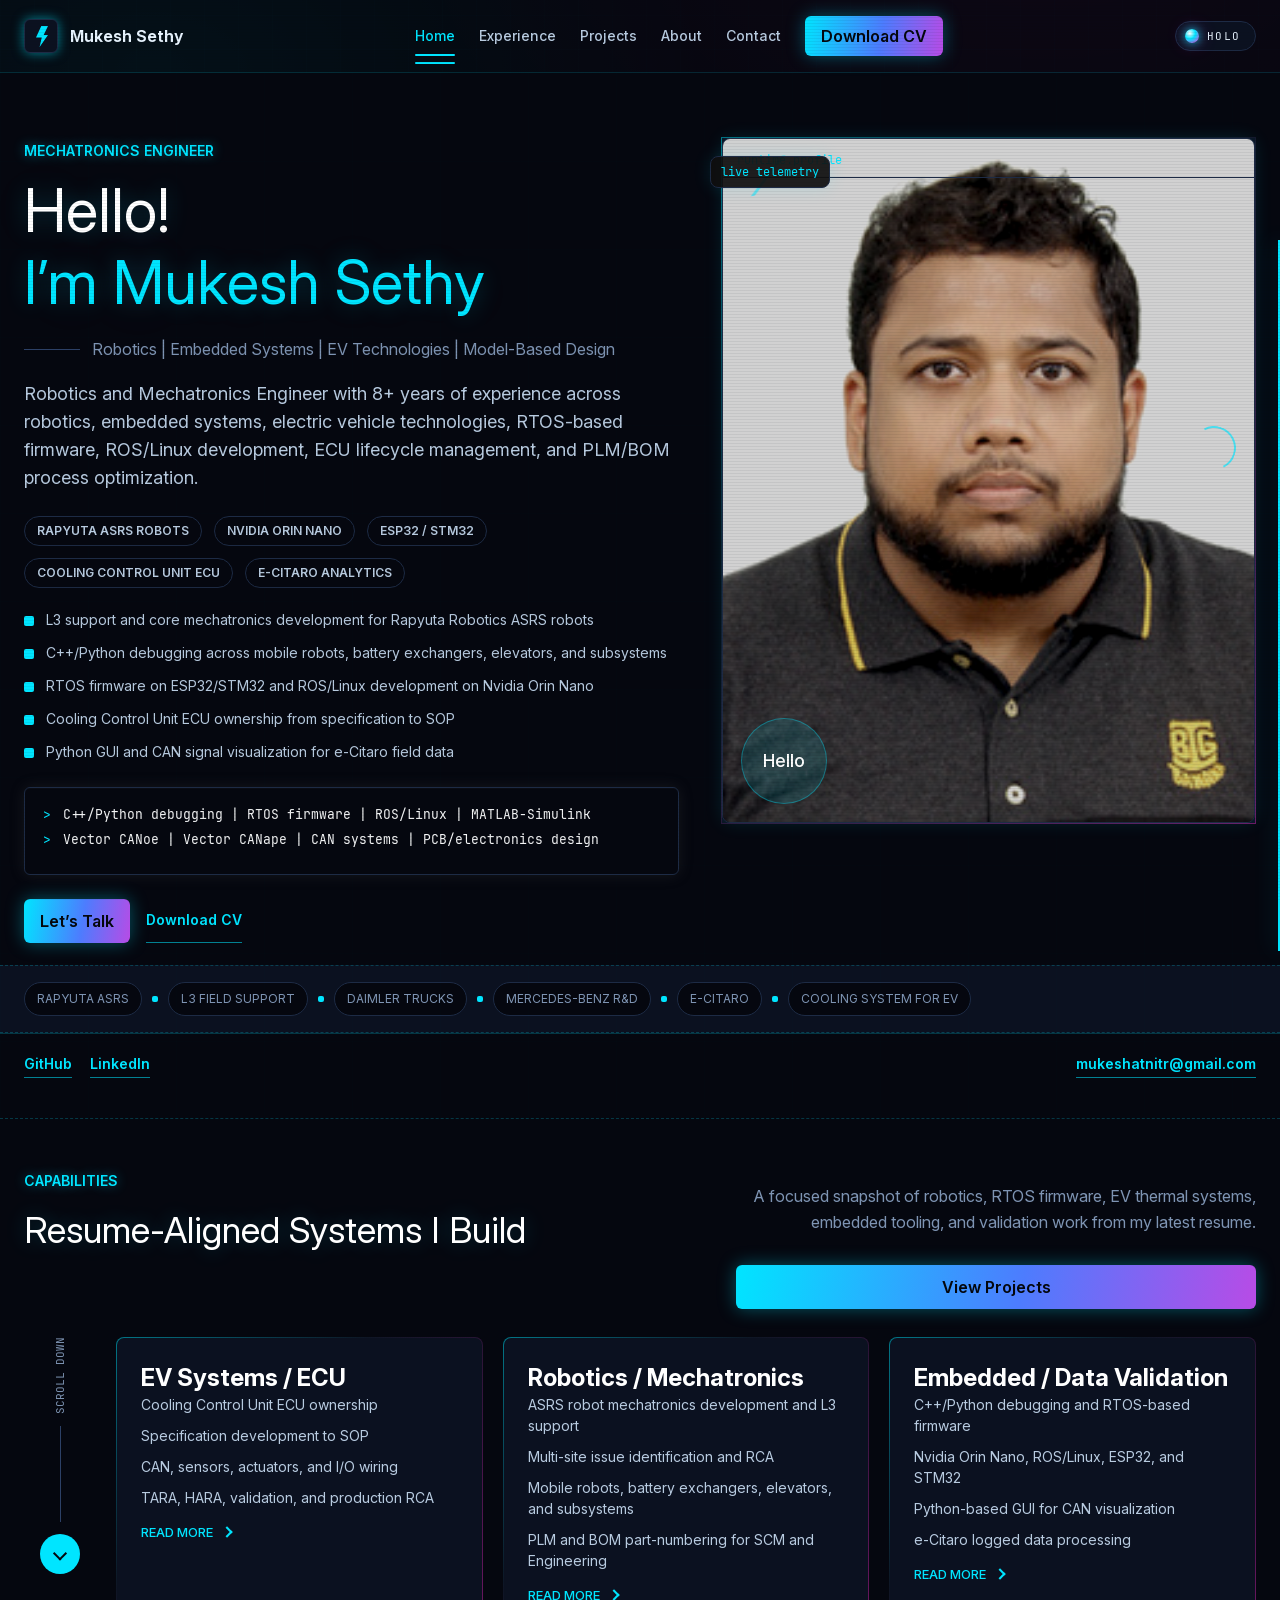
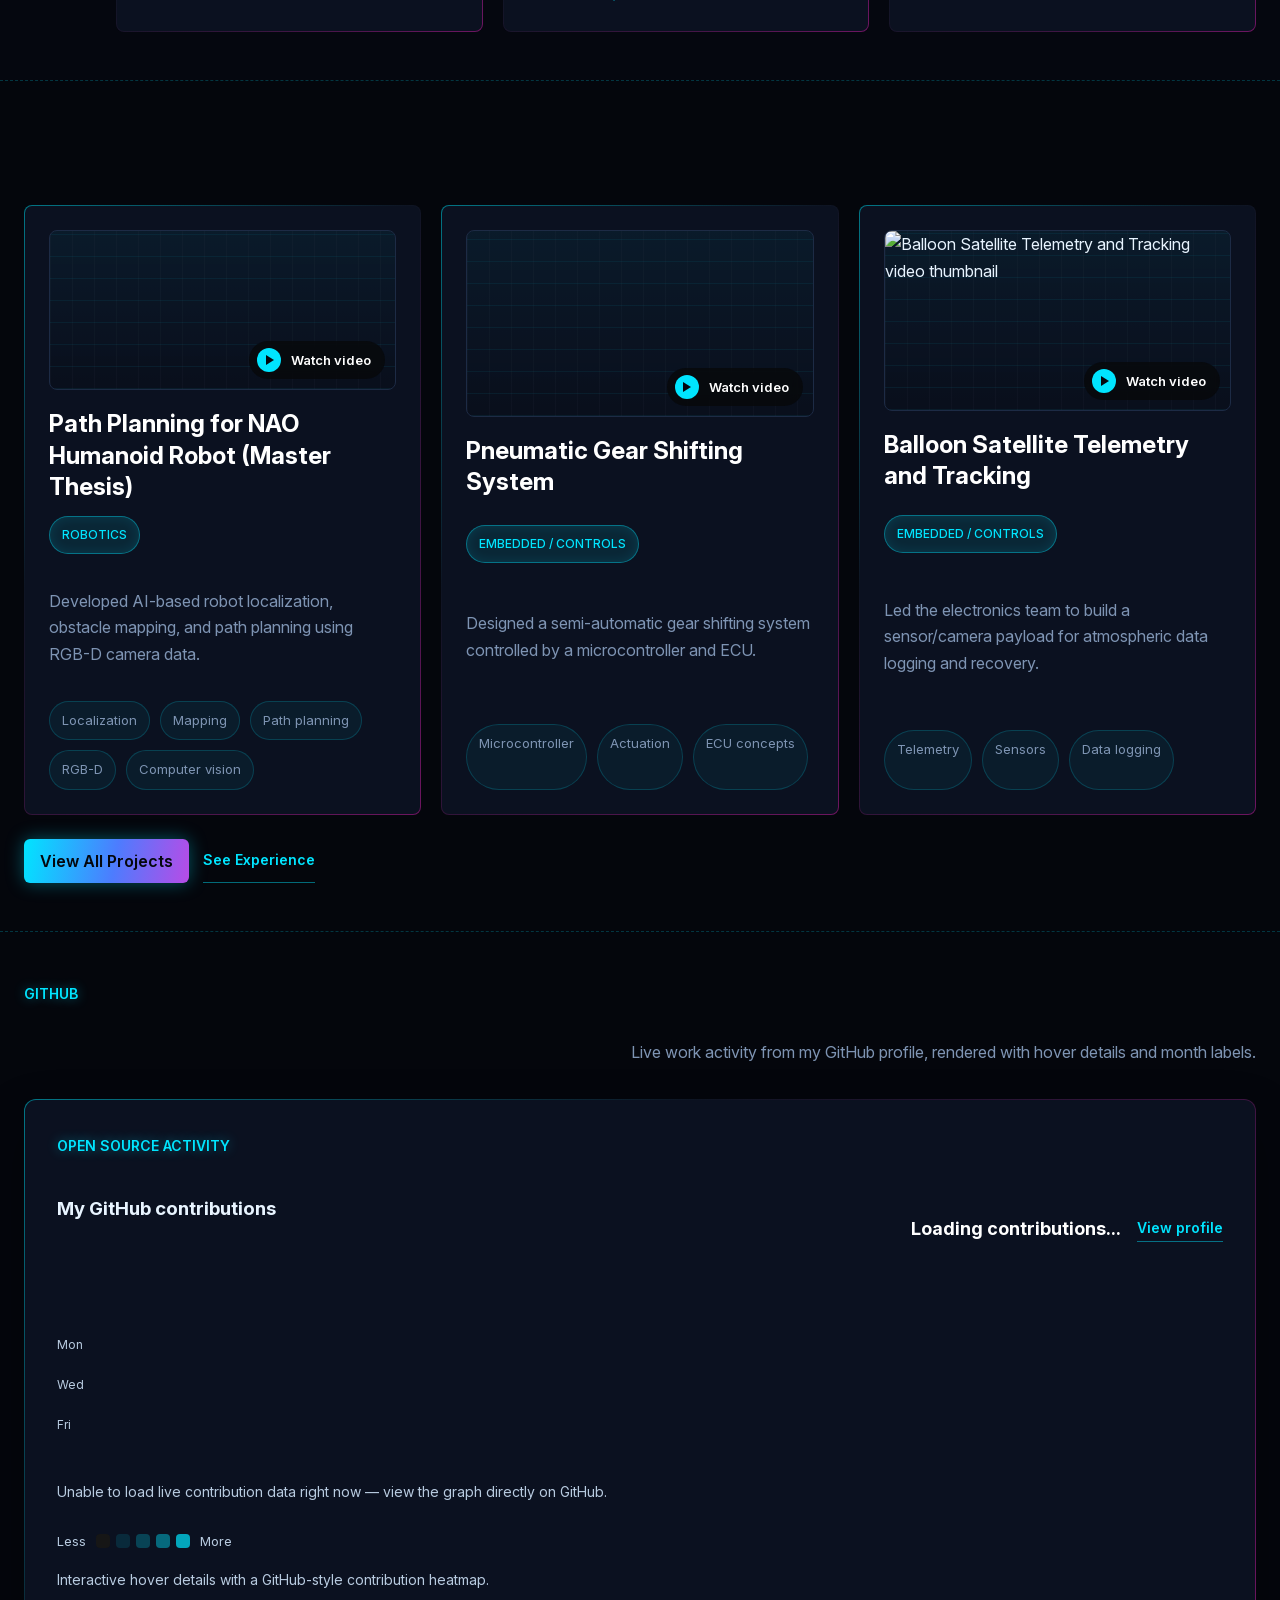
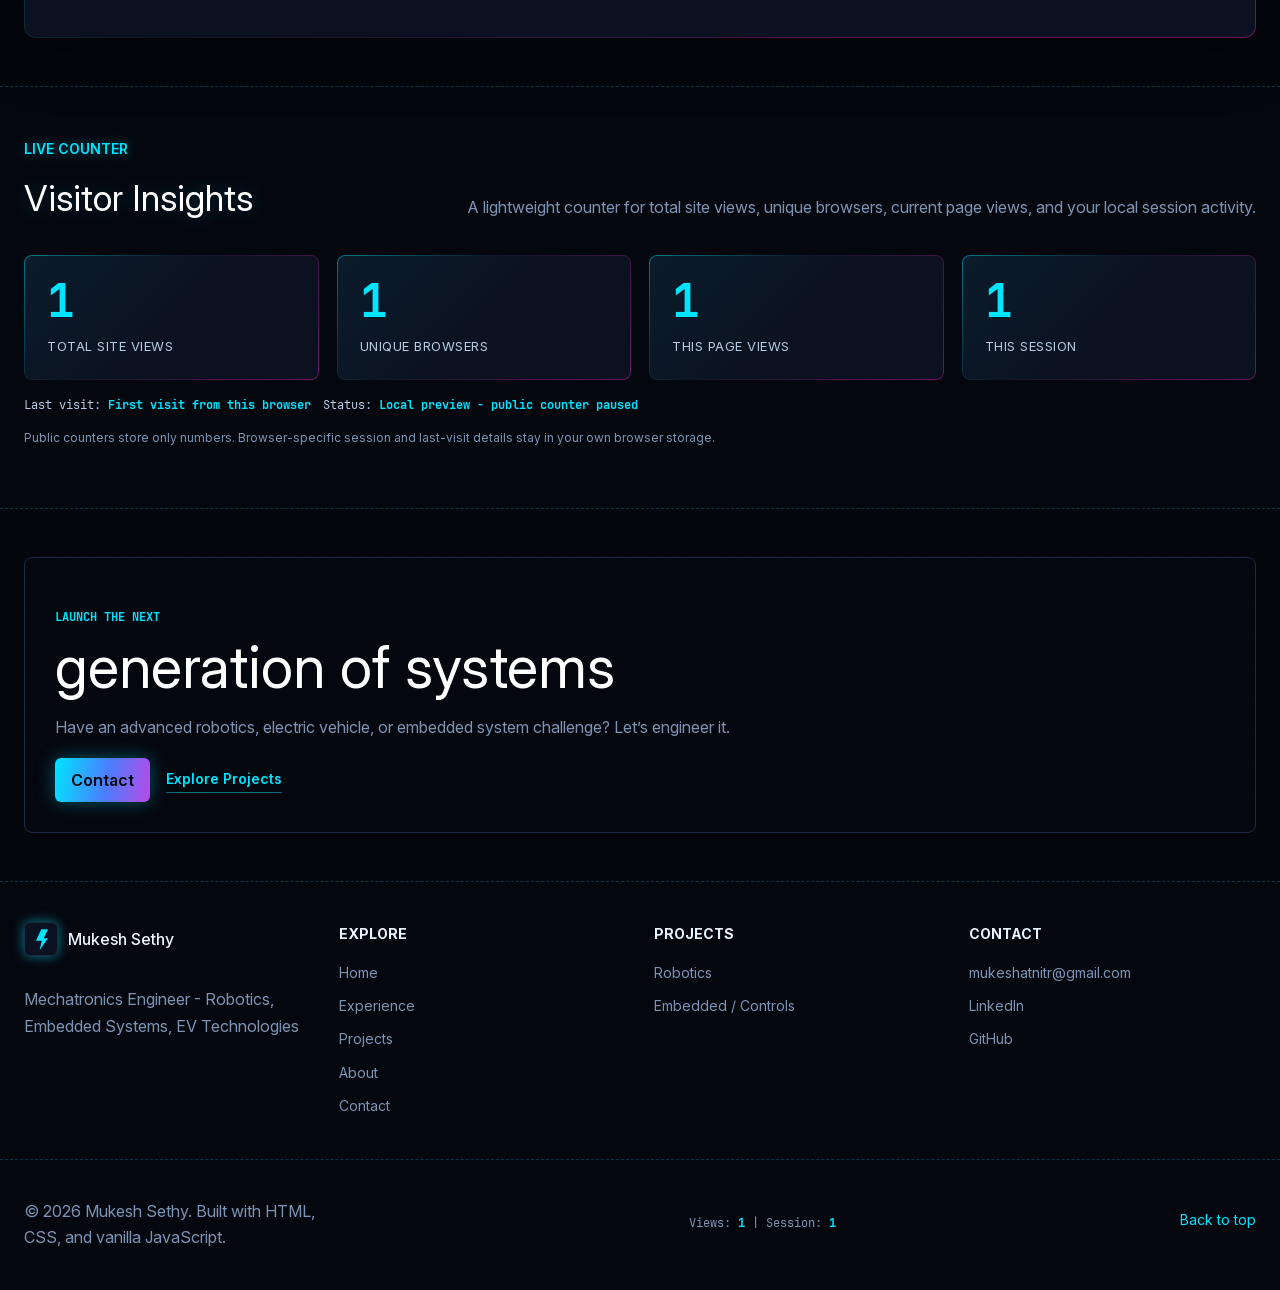
==== index.html @ 3b0ccf32 "Add switchable HOLO theme with live-recoloring FX Introduces a futuristic holographic HUD theme (voi" ====
<!doctype html>
<html lang="en">
  <head>
    <meta charset="utf-8" />
    <meta name="viewport" content="width=device-width, initial-scale=1" />
    <title>Mukesh Sethy | Mechatronics Engineer</title>
    <meta
      name="description"
      content="Portfolio of Mukesh Sethy - mechatronics engineer with 8+ years of experience in robotics, embedded systems, EV technologies, ECU ownership, and field support."
    />

    <meta property="og:title" content="Mukesh Sethy | Mechatronics Engineer" />
    <meta
      property="og:description"
      content="Mechatronics engineer with experience across Rapyuta Robotics ASRS robots, Daimler Trucks EV systems, embedded controls, RTOS firmware, and field data analytics."
    />
    <meta property="og:type" content="website" />

    <!-- Add a favicon later: <link rel="icon" href="favicon.ico" /> -->

    <link rel="preload" href="assets/fonts/InterVariable.woff2" as="font" type="font/woff2" crossorigin />
    <link rel="preload" href="assets/fonts/JetBrainsMono-Regular.woff2" as="font" type="font/woff2" crossorigin />
    <script>
      (function () {
        var t = "holo";
        try {
          if (localStorage.getItem("site-theme") === "circuit") t = "circuit";
        } catch (e) {}
        document.documentElement.setAttribute("data-theme", t);
      })();
    </script>
    <link rel="stylesheet" href="fonts.css" />
    <link rel="stylesheet" href="style.css?v=holo-theme-20260707" />
  </head>
  <body data-page="home">
    <div id="top" aria-hidden="true"></div>
    <a class="skip-link" href="#main">Skip to content</a>
    <div class="scroll-progress" aria-hidden="true">
      <div class="scroll-progress-bar" id="scroll-progress-bar"></div>
    </div>

    <canvas class="ambient-fx" id="ambient-fx" aria-hidden="true"></canvas>
    <div class="pointer-light" id="pointer-light" aria-hidden="true"></div>
    <div class="cursor-fx" id="cursor-fx" aria-hidden="true">
      <div class="cursor-ring" id="cursor-ring"><span class="cursor-sweep" aria-hidden="true"></span></div>
      <div class="cursor-dot" id="cursor-dot"></div>
    </div>
    <div class="click-ripples" id="click-ripples" aria-hidden="true"></div>

    <div class="page">
      <div class="sheet">
        <header class="site-header">
          <div class="container header-row">
            <a class="brand" href="./" aria-label="Home">
              <span class="brand-mark" aria-hidden="true"></span>
              <span class="brand-name">Mukesh Sethy</span>
            </a>

            <nav class="nav-links" id="nav-links" aria-label="Primary">
              <a class="nav-link" href="./" data-page="home">Home</a>
              <a class="nav-link" href="experience/" data-page="experience">Experience</a>
              <a class="nav-link" href="projects/" data-page="projects">Projects</a>
              <a class="nav-link" href="about/" data-page="about">About</a>
              <a class="nav-link" href="contact/" data-page="contact">Contact</a>
              <a class="header-cta" href="resume.pdf" download>Download CV</a>
              <span class="nav-indicator" id="nav-indicator" aria-hidden="true"></span>
            </nav>

            <button class="theme-toggle" type="button" aria-pressed="true" aria-label="Switch theme">
              <span class="theme-toggle-orb" aria-hidden="true"></span>
              <span class="theme-toggle-label">Holo</span>
            </button>

            <button
              class="nav-toggle"
              type="button"
              aria-label="Open menu"
              aria-expanded="false"
              aria-controls="nav-links"
            >
              <span class="nav-toggle-bars" aria-hidden="true"></span>
            </button>
          </div>
        </header>

        <main id="main">
          <section class="section hero" id="home" aria-label="Home">
            <canvas class="hero-fx" id="hero-fx" aria-hidden="true"></canvas>
            <div class="hero-stripe" aria-hidden="true"></div>
            <div class="container hero-grid">
              <div class="hero-copy">
                <p class="eyebrow">Mechatronics Engineer</p>

                <h1 class="hero-title">
                  <span class="hero-greet">Hello!</span>
                  <span class="hero-name">I&rsquo;m Mukesh Sethy</span>
                </h1>

                <div class="hero-role">
                  <span class="hero-rule" aria-hidden="true"></span>
                  <p class="hero-subtitle">Robotics | Embedded Systems | EV Technologies | Model-Based Design</p>
                  <span class="hero-spark" aria-hidden="true"></span>
                </div>

                <p class="hero-lead">
                  Robotics and Mechatronics Engineer with 8+ years of experience across robotics, embedded systems,
                  electric vehicle technologies, RTOS-based firmware, ROS/Linux development, ECU lifecycle management,
                  and PLM/BOM process optimization.
                </p>

                <div class="hero-badges">
                  <span class="hero-badge">Rapyuta ASRS robots</span>
                  <span class="hero-badge">Nvidia Orin Nano</span>
                  <span class="hero-badge">ESP32 / STM32</span>
                  <span class="hero-badge">Cooling Control Unit ECU</span>
                  <span class="hero-badge">e-Citaro analytics</span>
                </div>

                <ul class="hero-checklist">
                  <li>L3 support and core mechatronics development for Rapyuta Robotics ASRS robots</li>
                  <li>C++/Python debugging across mobile robots, battery exchangers, elevators, and subsystems</li>
                  <li>RTOS firmware on ESP32/STM32 and ROS/Linux development on Nvidia Orin Nano</li>
                  <li>Cooling Control Unit ECU ownership from specification to SOP</li>
                  <li>Python GUI and CAN signal visualization for e-Citaro field data</li>
                </ul>

                <div class="hero-terminal">
                  <div class="term-row">
                    <span>&gt;</span> C++/Python debugging | RTOS firmware | ROS/Linux | MATLAB-Simulink
                  </div>
                  <div class="term-row">
                    <span>&gt;</span> Vector CANoe | Vector CANape | CAN systems | PCB/electronics design
                  </div>
                </div>

                <div class="hero-actions">
                  <a class="btn btn-black" href="contact/">Let&rsquo;s Talk</a>
                  <a class="text-link" href="resume.pdf" download>Download CV</a>
                </div>
              </div>

              <div class="hero-panel" aria-label="Portrait">
                <div class="portrait">
                  <img
                    class="portrait-img"
                    src="assets/profile.jpg"
                    alt="Portrait of Mukesh Sethy"
                    width="720"
                    height="900"
                    loading="eager"
                    decoding="async"
                  />
                  <div class="hello-disk" aria-hidden="true">Hello</div>
                  <div class="doodle doodle-lines" aria-hidden="true"></div>
                  <div class="doodle doodle-squiggle" aria-hidden="true"></div>
                </div>
              </div>
            </div>

            <div class="hero-strip" aria-label="Highlights">
              <div class="container hero-strip-row">
                <span class="strip-item">Rapyuta ASRS</span>
                <span class="strip-sep" aria-hidden="true"></span>
                <span class="strip-item">L3 field support</span>
                <span class="strip-sep" aria-hidden="true"></span>
                <span class="strip-item">Daimler Trucks</span>
                <span class="strip-sep" aria-hidden="true"></span>
                <span class="strip-item">Mercedes-Benz R&amp;D</span>
                <span class="strip-sep" aria-hidden="true"></span>
                <span class="strip-item">e-Citaro</span>
                <span class="strip-sep" aria-hidden="true"></span>
                <span class="strip-item">Cooling system for EV</span>
              </div>
            </div>

            <div class="hero-meta" aria-label="Links">
              <div class="container hero-meta-row">
                <div class="hero-social">
                  <a class="text-link" href="https://github.com/MukeshSethy" target="_blank" rel="noreferrer">GitHub</a>
                  <a
                    class="text-link"
                    href="https://www.linkedin.com/in/mukesh-sethy-410699104"
                    target="_blank"
                    rel="noreferrer"
                  >
                    LinkedIn
                  </a>
                </div>
                <a class="text-link" href="mailto:mukeshatnitr@gmail.com">mukeshatnitr@gmail.com</a>
              </div>
            </div>
          </section>

          <section class="section offering" id="skills" aria-label="What I'm offering">
            <div class="container">
              <div class="offering-head">
                <div>
                  <p class="eyebrow">Capabilities</p>
                  <h2 class="section-title">Resume-Aligned Systems I Build</h2>
                </div>
                <div class="offering-head-right">
                  <p class="muted">
                    A focused snapshot of robotics, RTOS firmware, EV thermal systems, embedded tooling, and validation
                    work from my latest resume.
                  </p>
                  <a class="btn btn-black" href="projects/">View Projects</a>
                </div>
              </div>

              <div class="offering-layout">
                <div class="offering-rail" aria-hidden="true">
                  <span class="offering-rail-label">Scroll down</span>
                  <span class="offering-rail-line"></span>
                  <span class="offering-rail-btn"></span>
                </div>

                <div class="cards-grid offering-grid">
                  <article class="skill-card offering-card">
                    <h3 class="card-title">EV Systems / ECU</h3>
                    <ul class="clean-list muted">
                      <li>Cooling Control Unit ECU ownership</li>
                      <li>Specification development to SOP</li>
                      <li>CAN, sensors, actuators, and I/O wiring</li>
                      <li>TARA, HARA, validation, and production RCA</li>
                    </ul>
                    <a class="offering-link" href="projects/">Read more</a>
                  </article>

                  <article class="skill-card offering-card">
                    <h3 class="card-title">Robotics / Mechatronics</h3>
                    <ul class="clean-list muted">
                      <li>ASRS robot mechatronics development and L3 support</li>
                      <li>Multi-site issue identification and RCA</li>
                      <li>Mobile robots, battery exchangers, elevators, and subsystems</li>
                      <li>PLM and BOM part-numbering for SCM and Engineering</li>
                    </ul>
                    <a class="offering-link" href="projects/">Read more</a>
                  </article>

                  <article class="skill-card offering-card">
                    <h3 class="card-title">Embedded / Data Validation</h3>
                    <ul class="clean-list muted">
                      <li>C++/Python debugging and RTOS-based firmware</li>
                      <li>Nvidia Orin Nano, ROS/Linux, ESP32, and STM32</li>
                      <li>Python-based GUI for CAN visualization</li>
                      <li>e-Citaro logged data processing</li>
                    </ul>
                    <a class="offering-link" href="projects/">Read more</a>
                  </article>
                </div>
              </div>
            </div>
          </section>

          <section class="section featured-projects" id="featured-projects" aria-label="Featured projects">
            <div class="container">
              <div class="section-head">
                <h2 class="section-title">Featured Projects</h2>
                <p class="muted">A fast look at a few representative systems - view the full projects library for more.</p>
              </div>

              <div class="cards-grid">
                <article class="project-card" data-category="robotics">
                  <div class="project-media project-media-slideshow">
                    <img src="assets/nao-lab-setup.jpg" alt="NAO humanoid robot test arena setup in the lab" loading="lazy" />
                    <img src="assets/nao-robots-floor.jpg" alt="Fleet of NAO humanoid robots on the lab floor" loading="lazy" />
                    <img src="assets/nao-obstacle-course.jpg" alt="Building the foam obstacle course for NAO path planning tests" loading="lazy" />
                    <button
                      class="video-play video-play--badge"
                      type="button"
                      data-video-id="SuoAjoG_pSg"
                      data-video-title="Path Planning for NAO Humanoid Robot - Master Thesis Demo"
                      aria-label="Play video: Path Planning for NAO Humanoid Robot - Master Thesis Demo"
                    >
                      <span class="video-play-icon" aria-hidden="true"></span>
                      Watch video
                    </button>
                  </div>
                  <div class="card-top">
                    <h3 class="card-title">Path Planning for NAO Humanoid Robot (Master Thesis)</h3>
                    <span class="pill">Robotics</span>
                  </div>
                  <p class="muted">
                    Developed AI-based robot localization, obstacle mapping, and path planning using RGB-D camera data.
                  </p>
                  <ul class="chips" aria-label="Technologies">
                    <li>Localization</li>
                    <li>Mapping</li>
                    <li>Path planning</li>
                    <li>RGB-D</li>
                    <li>Computer vision</li>
                  </ul>
                </article>

                <article class="project-card" data-category="embedded">
                  <div class="project-media project-media-slideshow has-5">
                    <img src="assets/pneumatic-shift-cylinder.jpg" alt="Pneumatic shift cylinder mounted in the engine bay" loading="lazy" />
                    <img src="assets/pneumatic-shift-regulator.jpg" alt="Air pressure regulator and solenoid valve block" loading="lazy" />
                    <img src="assets/pneumatic-shift-linkage.jpg" alt="Shift linkage connected to the gearbox selector fork" loading="lazy" />
                    <img src="assets/pneumatic-shift-hpa-tank.jpg" alt="Ninja 68ci 4500psi HPA tank and regulator kit unboxed" loading="lazy" />
                    <img src="assets/pneumatic-shift-tank-regulator.jpg" alt="Fitting the regulator onto the carbon fiber HPA tank" loading="lazy" class="focus-bottom" />
                    <button
                      class="video-play video-play--badge"
                      type="button"
                      data-video-id="r4yeg9DFiOc"
                      data-video-title="Pneumatic Gear Shifting System Demo"
                      aria-label="Play video: Pneumatic Gear Shifting System Demo"
                    >
                      <span class="video-play-icon" aria-hidden="true"></span>
                      Watch video
                    </button>
                  </div>
                  <div class="card-top">
                    <h3 class="card-title">Pneumatic Gear Shifting System</h3>
                    <span class="pill">Embedded / Controls</span>
                  </div>
                  <p class="muted">
                    Designed a semi-automatic gear shifting system controlled by a microcontroller and ECU.
                  </p>
                  <ul class="chips" aria-label="Technologies">
                    <li>Microcontroller</li>
                    <li>Actuation</li>
                    <li>ECU concepts</li>
                  </ul>
                </article>

                <article class="project-card" data-category="embedded">
                  <div class="project-media">
                    <img
                      src="https://i.ytimg.com/vi/WLOPtq-0FBU/hqdefault.jpg"
                      alt="Balloon Satellite Telemetry and Tracking video thumbnail"
                      loading="lazy"
                    />
                    <button
                      class="video-play video-play--badge"
                      type="button"
                      data-video-id="WLOPtq-0FBU"
                      data-video-title="Balloon Satellite Telemetry and Tracking"
                      aria-label="Play video: Balloon Satellite Telemetry and Tracking"
                    >
                      <span class="video-play-icon" aria-hidden="true"></span>
                      Watch video
                    </button>
                  </div>
                  <div class="card-top">
                    <h3 class="card-title">Balloon Satellite Telemetry and Tracking</h3>
                    <span class="pill">Embedded / Controls</span>
                  </div>
                  <p class="muted">
                    Led the electronics team to build a sensor/camera payload for atmospheric data logging and recovery.
                  </p>
                  <ul class="chips" aria-label="Technologies">
                    <li>Telemetry</li>
                    <li>Sensors</li>
                    <li>Data logging</li>
                  </ul>
                </article>
              </div>

              <div class="section-actions">
                <a class="btn btn-black" href="projects/">View All Projects</a>
                <a class="text-link" href="experience/">See Experience</a>
              </div>
            </div>
          </section>

          <section class="section contributions" id="contributions" aria-label="GitHub contributions">
            <div class="container">
              <div class="section-head">
                <div>
                  <p class="eyebrow">GitHub</p>
                  <h2 class="section-title">Contribution calendar</h2>
                </div>
                <p class="muted">Live work activity from my GitHub profile, rendered with hover details and month labels.</p>
              </div>

              <div class="contributions-panel">
                <div class="contributions-header">
                  <div>
                    <p class="eyebrow">Open source activity</p>
                    <h3 class="contributions-title">My GitHub contributions</h3>
                  </div>
                  <div class="contributions-status">
                    <span id="github-contrib-total" class="contributions-total">Loading contributions...</span>
                    <a class="text-link" href="https://github.com/MukeshSethy" target="_blank" rel="noreferrer">View profile</a>
                  </div>
                </div>

                <div class="calendar-frame">
                  <div class="calendar-scroll">
                    <div class="calendar-months" id="calendar-months" aria-hidden="true"></div>
                    <div class="calendar-body">
                      <div class="calendar-weekday-labels" aria-hidden="true">
                        <span></span>
                        <span>Mon</span>
                        <span></span>
                        <span>Wed</span>
                        <span></span>
                        <span>Fri</span>
                        <span></span>
                      </div>
                      <div class="calendar-grid" id="calendar-grid" role="grid" aria-label="GitHub contributions heatmap"></div>
                    </div>
                  </div>
                  <div class="calendar-loading" id="calendar-loading">Loading contributions...</div>
                  <div id="calendar-debug" class="calendar-debug muted tiny" style="display:none">Debug</div>
                </div>

                <div class="calendar-legend">
                  <span>Less</span>
                  <div class="legend-squares" aria-hidden="true">
                    <span></span><span></span><span></span><span></span><span></span>
                  </div>
                  <span>More</span>
                </div>

                <p class="calendar-footnote muted">Interactive hover details with a GitHub-style contribution heatmap.</p>
              </div>
            </div>

            <div id="calendar-tooltip" class="calendar-tooltip" role="tooltip" aria-hidden="true"></div>
          </section>

          <section class="section visitor-insights" id="visitor-insights" aria-label="Visitor counter">
            <div class="container">
              <div class="section-head">
                <div>
                  <p class="eyebrow">Live Counter</p>
                  <h2 class="section-title">Visitor Insights</h2>
                </div>
                <p class="muted">
                  A lightweight counter for total site views, unique browsers, current page views, and your local
                  session activity.
                </p>
              </div>

              <div class="visitor-grid">
                <article class="visitor-card">
                  <span class="visitor-value" data-visitor-total>--</span>
                  <span class="visitor-label">Total site views</span>
                </article>
                <article class="visitor-card">
                  <span class="visitor-value" data-visitor-unique>--</span>
                  <span class="visitor-label">Unique browsers</span>
                </article>
                <article class="visitor-card">
                  <span class="visitor-value" data-visitor-page>--</span>
                  <span class="visitor-label">This page views</span>
                </article>
                <article class="visitor-card">
                  <span class="visitor-value" data-visitor-session>--</span>
                  <span class="visitor-label">This session</span>
                </article>
              </div>

              <div class="visitor-details">
                <span>Last visit: <strong data-visitor-last>--</strong></span>
                <span>Status: <strong data-visitor-status>Loading...</strong></span>
              </div>
              <p class="tiny muted">
                Public counters store only numbers. Browser-specific session and last-visit details stay in your own
                browser storage.
              </p>
            </div>
          </section>

          <section class="section cta-compact" aria-label="Get in touch">
            <div class="container">
              <div class="cta-panel">
                <h2 class="contact-title">
                  <span class="contact-title-muted">Launch the next</span>
                  <span class="contact-title-ink">generation of systems</span>
                </h2>
                <p class="muted contact-subtitle">
                  Have an advanced robotics, electric vehicle, or embedded system challenge? Let&rsquo;s engineer it.
                </p>
                <div class="cta-actions">
                  <a class="btn btn-black" href="contact/">Contact</a>
                  <a class="text-link" href="projects/">Explore Projects</a>
                </div>
              </div>
            </div>
          </section>
        </main>

        <footer class="footer">
          <div class="container footer-grid">
            <div class="footer-col footer-brand">
              <a class="footer-logo" href="./" aria-label="Back to home">
                <span class="brand-mark" aria-hidden="true"></span>
                <span class="footer-name">Mukesh Sethy</span>
              </a>
              <p class="footer-muted">Mechatronics Engineer - Robotics, Embedded Systems, EV Technologies</p>
            </div>

            <nav class="footer-col" aria-label="Footer navigation">
              <h3 class="footer-title">Explore</h3>
              <a class="footer-link" href="./">Home</a>
              <a class="footer-link" href="experience/">Experience</a>
              <a class="footer-link" href="projects/">Projects</a>
              <a class="footer-link" href="about/">About</a>
              <a class="footer-link" href="contact/">Contact</a>
            </nav>

            <nav class="footer-col" aria-label="Project categories">
              <h3 class="footer-title">Projects</h3>
              <a class="footer-link" href="projects/" data-mega-filter="robotics">Robotics</a>
              <a class="footer-link" href="projects/" data-mega-filter="embedded">Embedded / Controls</a>
            </nav>

            <div class="footer-col">
              <h3 class="footer-title">Contact</h3>
              <a class="footer-link" href="mailto:mukeshatnitr@gmail.com">mukeshatnitr@gmail.com</a>
              <a
                class="footer-link"
                href="https://www.linkedin.com/in/mukesh-sethy-410699104"
                target="_blank"
                rel="noreferrer"
              >
                LinkedIn
              </a>
              <a class="footer-link" href="https://github.com/MukeshSethy" target="_blank" rel="noreferrer">GitHub</a>
            </div>
          </div>

          <div class="footer-bottom">
            <div class="container footer-bottom-row">
              <p class="footer-muted">
                &copy; <span id="year"></span> Mukesh Sethy. Built with HTML, CSS, and vanilla JavaScript.
              </p>
              <p class="footer-muted footer-visitor">
                Views: <strong data-visitor-total>--</strong> | Session: <strong data-visitor-session>--</strong>
              </p>
              <a class="footer-link footer-toplink" href="#top">Back to top</a>
            </div>
          </div>
        </footer>
      </div>
    </div>

    <div
      class="modal"
      id="project-modal"
      role="dialog"
      aria-modal="true"
      aria-labelledby="project-modal-title"
      hidden
    >
      <div class="modal-backdrop" data-modal-close aria-hidden="true"></div>
      <div class="modal-dialog" role="document">
        <button class="modal-close" type="button" data-modal-close aria-label="Close details"></button>
        <div class="modal-media" aria-hidden="true"></div>
        <div class="modal-video-tabs" hidden></div>
        <div class="modal-body">
          <div class="modal-kicker">
            <span class="pill" id="project-modal-pill"></span>
          </div>
          <h2 class="modal-title" id="project-modal-title"></h2>
          <p class="muted" id="project-modal-desc"></p>
          <ul class="chips" id="project-modal-chips" aria-label="Technologies"></ul>
        </div>
      </div>
    </div>

    <button class="to-top" id="to-top" type="button" aria-label="Back to top">
      <span aria-hidden="true">Top</span>
    </button>

    <div class="toast" id="toast" role="status" aria-live="polite" aria-atomic="true"></div>

    <script src="script.js?v=holo-theme-20260707"></script>
  </body>
</html>
---- fonts.css ----
/* Self-hosted webfonts (offline-friendly). */

@font-face {
  font-family: "Inter";
  src: url("assets/fonts/InterVariable.woff2") format("woff2");
  font-style: normal;
  font-weight: 100 900;
  font-display: swap;
}

@font-face {
  font-family: "Inter";
  src: url("assets/fonts/InterVariable-Italic.woff2") format("woff2");
  font-style: italic;
  font-weight: 100 900;
  font-display: swap;
}

@font-face {
  font-family: "JetBrains Mono";
  src: url("assets/fonts/JetBrainsMono-Regular.woff2") format("woff2");
  font-style: normal;
  font-weight: 400;
  font-display: swap;
}

@font-face {
  font-family: "JetBrains Mono";
  src: url("assets/fonts/JetBrainsMono-Medium.woff2") format("woff2");
  font-style: normal;
  font-weight: 500;
  font-display: swap;
}

@font-face {
  font-family: "JetBrains Mono";
  src: url("assets/fonts/JetBrainsMono-SemiBold.woff2") format("woff2");
  font-style: normal;
  font-weight: 600;
  font-display: swap;
}

@font-face {
  font-family: "JetBrains Mono";
  src: url("assets/fonts/JetBrainsMono-Bold.woff2") format("woff2");
  font-style: normal;
  font-weight: 700;
  font-display: swap;
}
---- style.css ----
﻿:root {
  /* Theme: CIRCUIT (default) - one dark canvas, precise hairlines, electric-green CTA. */
  --brand: #00d992;
  --brand-rgb: 0, 217, 146;
  --brand-soft: #2fd6a1;
  --brand-deep: #10b981;
  --accent-2: #00d992;
  --accent-2-rgb: 0, 217, 146;
  --on-brand: #101010;
  --canvas: #101010;
  --canvas-soft: #1a1a1a;
  --surface: #101010;
  --hairline: #3d3a39;
  --hairline-cool: rgba(79, 93, 117, 0.4);
  --hairline-soft: #b8b3b0;
  --hairline-strong: #5c5855;
  --ink: #f2f2f2;
  --ink-strong: #ffffff;
  --body: #bdbdbd;
  --mute: #8b949e;
  --mute-2: #8b949e;
  --ink-faint: #686f78;
  --canvas-night: #101010;
  --canvas-night-soft: #1a1a1a;
  --canvas-text-soft: #f5f6f7;
  --bg: #101010;
  --shadow: 0 20px 60px rgba(0, 0, 0, 0.7), inset 0 0 0 1px rgba(148, 163, 184, 0.1);
  --shadow-soft: 0 0 15px rgba(92, 88, 85, 0.2);
  --radius-sm: 6px;
  --radius-md: 8px;
  --radius-lg: 12px;
  --radius-xl: 8px;
  --radius-pill: 9999px;
  --maxw: 1240px;
  --grid: 48px;
  --spacing-md: 12px;
  --spacing-lg: 16px;
  --spacing-xl: 20px;
  --spacing-2xl: 24px;
  --spacing-3xl: 32px;
  --spacing-4xl: 40px;
  --spacing-5xl: 48px;
  --spacing-6xl: 64px;
  --ease: cubic-bezier(0.16, 1, 0.3, 1);
  --display: "Inter", ui-sans-serif, system-ui, -apple-system, "Segoe UI", Roboto, Arial, sans-serif;
  --mono: "JetBrains Mono", ui-monospace, SFMono-Regular, Menlo, Monaco, Consolas, "Liberation Mono", "Courier New", monospace;
}

*, *::before, *::after {
  box-sizing: border-box;
}

html {
  scroll-behavior: smooth;
}

body {
  margin: 0;
  min-height: 100vh;
  background: var(--bg);
  color: var(--ink);
  font-family: var(--display);
  font-size: 16px;
  line-height: 1.65;
}

body::before {
  content: "";
  position: fixed;
  inset: 0;
  pointer-events: none;
  background: repeating-linear-gradient(
      0deg,
      rgba(255, 255, 255, 0.025) 0,
      rgba(255, 255, 255, 0.025) 1px,
      transparent 1px,
      transparent 26px
    ),
    repeating-linear-gradient(
      90deg,
      rgba(255, 255, 255, 0.025) 0,
      rgba(255, 255, 255, 0.025) 1px,
      transparent 1px,
      transparent 26px
    );
  opacity: 0.22;
  z-index: 0;
}

/* FX layers (subtle, monochrome + electric green). */
.ambient-fx {
  position: fixed;
  inset: 0;
  width: 100%;
  height: 100%;
  pointer-events: none;
  z-index: 0;
  opacity: 0.55;
  mix-blend-mode: screen;
}

.pointer-light {
  position: fixed;
  inset: 0;
  pointer-events: none;
  z-index: 0;
  opacity: 0;
  background: radial-gradient(
    circle at var(--px, 50%) var(--py, 28%),
    rgba(var(--brand-rgb), 0.16),
    transparent 44%
  );
  transition: opacity 220ms var(--ease);
  mix-blend-mode: screen;
}

html.has-pointer-light .pointer-light {
  opacity: 1;
}

.hero-fx {
  position: absolute;
  inset: 0;
  width: 100%;
  height: 100%;
  pointer-events: none;
  opacity: 0.28;
}

.cursor-fx {
  position: fixed;
  inset: 0;
  pointer-events: none;
  z-index: 1500;
  opacity: 0;
}

html.has-cursor-fx .cursor-fx {
  opacity: 1;
}

.cursor-ring,
.cursor-dot {
  position: absolute;
  left: 0;
  top: 0;
  will-change: transform, opacity;
}

.cursor-ring {
  --s: 36px;
  width: var(--s);
  height: var(--s);
  border-radius: var(--radius-pill);
  border: 1.5px solid rgba(var(--brand-rgb), 0.35);
  transform: translate(
    calc(var(--cx, 50vw) - calc(var(--s) / 2)),
    calc(var(--cy, 50vh) - calc(var(--s) / 2))
  );
}

.cursor-dot {
  --s: 8px;
  width: var(--s);
  height: var(--s);
  border-radius: var(--radius-pill);
  background: var(--brand);
  transform: translate(
    calc(var(--cx, 50vw) - calc(var(--s) / 2)),
    calc(var(--cy, 50vh) - calc(var(--s) / 2))
  );
}

.cursor-fx.is-hover .cursor-ring {
  border-color: rgba(var(--brand-rgb), 0.6);
}

.cursor-sweep {
  position: absolute;
  inset: 0;
  border-radius: inherit;
  overflow: hidden;
  background: conic-gradient(
    from 0deg,
    rgba(var(--brand-rgb), 0.22),
    rgba(var(--brand-rgb), 0.05) 60deg,
    transparent 90deg
  );
  animation: cursor-sweep-spin 2.6s linear infinite;
}

@keyframes cursor-sweep-spin {
  to {
    transform: rotate(360deg);
  }
}

.cursor-blip {
  position: absolute;
  width: 3px;
  height: 3px;
  border-radius: 50%;
  background: var(--brand);
  box-shadow: 0 0 4px rgba(var(--brand-rgb), 0.8);
  transform: translate(-50%, -50%);
  opacity: 0;
  animation: cursor-blip-fade 2s ease-in-out infinite;
}

@keyframes cursor-blip-fade {
  0%, 12%, 88%, 100% {
    opacity: 0;
  }
  35%, 65% {
    opacity: 0.9;
  }
}

.cursor-ring {
  transition: opacity 160ms var(--ease), border-color 160ms var(--ease);
}

.cursor-fx.over-calendar .cursor-ring {
  opacity: 0;
}

.cursor-fx.is-down .cursor-ring {
  border-color: rgba(var(--brand-rgb), 0.78);
}

.click-ripples {
  position: fixed;
  inset: 0;
  pointer-events: none;
  z-index: 1040;
}

.click-ripple {
  position: absolute;
  left: var(--x);
  top: var(--y);
  width: var(--s);
  height: var(--s);
  transform: translate(-50%, -50%);
  border-radius: var(--radius-pill);
  border: 1px solid rgba(var(--brand-rgb), 0.5);
  opacity: 0;
  animation: click-ripple 760ms var(--ease) forwards;
}

@keyframes click-ripple {
  0% {
    opacity: 0.22;
    transform: translate(-50%, -50%) scale(0.12);
  }
  100% {
    opacity: 0;
    transform: translate(-50%, -50%) scale(1);
  }
}

a {
  color: inherit;
  text-decoration: none;
}

img {
  max-width: 100%;
  display: block;
}

.container {
  width: min(100%, calc(var(--maxw) + 48px));
  margin: 0 auto;
  padding: 0 24px;
}

.skip-link {
  position: absolute;
  left: 18px;
  top: 18px;
  padding: 10px 14px;
  border-radius: var(--radius-sm);
  border: 1px solid var(--hairline);
  background: var(--canvas-soft);
  color: var(--ink-strong);
  transform: translateY(-140%);
  transition: transform 180ms var(--ease);
  z-index: 1200;
}

.skip-link:focus {
  transform: translateY(0);
  outline: none;
  box-shadow: 0 0 0 3px rgba(var(--brand-rgb), 0.22);
}

:focus-visible {
  outline: none;
  box-shadow: 0 0 0 3px rgba(var(--brand-rgb), 0.24);
}

.page {
  position: relative;
  z-index: 1;
  animation: page-in 520ms var(--ease) both;
  will-change: opacity, transform, filter;
}

.sheet {
  width: 100%;
}

@keyframes page-in {
  from {
    opacity: 0;
    transform: translateY(10px);
    filter: blur(3px);
  }
  to {
    opacity: 1;
    transform: translateY(0);
    filter: blur(0);
  }
}

body.is-leaving .page {
  opacity: 0;
  transform: translateY(10px);
  filter: blur(3px);
  transition: opacity 180ms var(--ease), transform 180ms var(--ease), filter 180ms var(--ease);
}

body.modal-open {
  overflow: hidden;
}

.reveal {
  opacity: 0;
  transform: translateY(14px);
  filter: blur(3px);
  transition: opacity 520ms var(--ease), transform 520ms var(--ease), filter 520ms var(--ease);
  transition-delay: var(--d, 0ms);
}

.reveal.is-visible {
  opacity: 1;
  transform: translateY(0);
  filter: blur(0);
}

.scroll-progress {
  position: fixed;
  top: 0;
  left: 0;
  width: 100%;
  height: 3px;
  background: transparent;
  z-index: 1100;
}

.scroll-progress-bar {
  width: 0;
  height: 100%;
  background: var(--brand);
}

.site-header {
  position: sticky;
  top: 0;
  z-index: 1100;
  background: rgba(16, 16, 16, 0.92);
  border-bottom: 1px solid var(--hairline);
  backdrop-filter: blur(16px);
}

.site-header.is-scrolled {
  box-shadow: 0 10px 36px rgba(0, 0, 0, 0.35);
  border-bottom-color: var(--hairline-strong);
}

.header-row {
  display: flex;
  align-items: center;
  justify-content: space-between;
  gap: 16px;
  min-height: 72px;
}

.brand {
  display: inline-flex;
  align-items: center;
  gap: 12px;
  font-family: var(--display);
  font-weight: 650;
  letter-spacing: 0;
}

.brand-mark {
  position: relative;
  width: 34px;
  height: 34px;
  border-radius: var(--radius-sm);
  border: 1px solid var(--hairline);
  background: var(--canvas-soft);
  box-shadow: inset 0 0 18px rgba(var(--brand-rgb), 0.08);
}

.brand-mark::before {
  content: "";
  position: absolute;
  left: 11px;
  top: 6px;
  width: 12px;
  height: 21px;
  background: var(--brand);
  clip-path: polygon(44% 0, 100% 0, 64% 43%, 100% 43%, 30% 100%, 48% 55%, 0 55%);
}

.nav-links {
  display: flex;
  flex-wrap: wrap;
  align-items: center;
  gap: 24px;
  position: relative;
}

.nav-link {
  position: relative;
  color: var(--body);
  opacity: 1;
  font-size: 14px;
  font-weight: 500;
  transition: color 180ms var(--ease), opacity 180ms var(--ease);
}

.nav-link:hover,
.nav-link.is-active {
  color: var(--brand);
  opacity: 1;
}

.nav-link.is-active::after {
  content: "";
  position: absolute;
  left: 0;
  bottom: -8px;
  width: 100%;
  height: 2px;
  background: var(--brand);
  border-radius: var(--radius-pill);
}

.nav-indicator {
  position: absolute;
  left: 0;
  bottom: -8px;
  height: 2px;
  width: 0;
  border-radius: var(--radius-pill);
  background: var(--brand);
  opacity: 0;
  transition: opacity 200ms var(--ease), transform 200ms var(--ease), width 200ms var(--ease);
  pointer-events: none;
}

.nav-indicator.is-visible {
  opacity: 1;
}

.nav-toggle {
  display: none;
  border: 1px solid var(--hairline);
  background: var(--canvas-soft);
  border-radius: var(--radius-sm);
  padding: 12px;
  cursor: pointer;
}

.nav-toggle-bars,
.nav-toggle-bars::before,
.nav-toggle-bars::after {
  display: block;
  position: relative;
  width: 20px;
  height: 2px;
  background: var(--ink-strong);
  border-radius: 999px;
}

.nav-toggle-bars::before,
.nav-toggle-bars::after {
  content: "";
  position: absolute;
  left: 0;
}

.nav-toggle-bars::before {
  top: -6px;
}

.nav-toggle-bars::after {
  top: 6px;
}

.header-cta,
.button.primary,
.btn-black {
  display: inline-flex;
  align-items: center;
  justify-content: center;
  border-radius: var(--radius-sm);
  border: 1px solid transparent;
  background: var(--brand);
  color: var(--on-brand);
  padding: 12px 16px;
  font-weight: 600;
  font-size: 16px;
  line-height: 1;
  text-transform: none;
  transition: transform 180ms var(--ease), filter 180ms var(--ease), opacity 180ms var(--ease);
}

.header-cta:hover,
.button.primary:hover,
.btn-black:hover {
  transform: translateY(-1px);
  filter: brightness(1.04);
}

.section {
  padding: 48px 0;
  border-top: 1px dashed var(--hairline-cool);
}

.section:first-of-type {
  border-top: none;
}

.page-hero {
  padding-top: 96px;
  padding-bottom: 28px;
  border-top: none;
  position: relative;
  overflow: hidden;
}

.page-hero::before {
  content: "";
  position: absolute;
  inset: 0;
  background: none;
  opacity: 0;
  pointer-events: none;
}

.page-hero > .container {
  position: relative;
  z-index: 1;
}

.page-title {
  margin: 0 0 10px;
  font-size: 56px;
  font-weight: 400;
  letter-spacing: 0;
  line-height: 1.08;
  position: relative;
  z-index: 1;
}

.page-lead {
  margin: 0;
  max-width: 70ch;
  position: relative;
  z-index: 1;
}

.section-title {
  margin: 0 0 18px;
  font-size: 36px;
  font-weight: 400;
  letter-spacing: 0;
  line-height: 1.12;
  color: var(--ink-strong);
}

.section-head {
  display: flex;
  align-items: flex-end;
  justify-content: space-between;
  gap: 28px;
  margin-bottom: 18px;
}

.section-actions {
  display: flex;
  flex-wrap: wrap;
  gap: 14px;
  margin-top: 24px;
}

.muted {
  color: var(--mute);
}

.tiny {
  font-size: 12px;
  color: var(--mute);
}

.eyebrow {
  margin: 0 0 18px;
  display: inline-flex;
  font-size: 14px;
  font-weight: 600;
  letter-spacing: 0;
  text-transform: uppercase;
  color: var(--brand);
}

.hero .eyebrow {
  font-size: 14px;
  letter-spacing: 0;
  color: var(--brand);
}

.card-title {
  margin: 0;
  font-size: 24px;
  font-weight: 700;
  letter-spacing: 0;
  line-height: 1.3;
  color: var(--ink-strong);
}

.clean-list {
  margin: 0;
  padding: 0;
  list-style: none;
}

.clean-list li {
  margin-bottom: 10px;
  color: var(--body);
  font-size: 14px;
  line-height: 1.5;
}

.hero {
  position: relative;
  overflow: hidden;
  padding: 64px 0 40px;
  background: var(--canvas);
}

.hero::before {
  content: "";
  position: absolute;
  inset: 0;
  background:
    linear-gradient(90deg, rgba(var(--brand-rgb), 0.12), transparent 1px) 0 0 / 88px 88px,
    linear-gradient(180deg, rgba(var(--brand-rgb), 0.08), transparent 1px) 0 0 / 88px 88px;
  opacity: 0.12;
  pointer-events: none;
}

.hero-stripe {
  position: absolute;
  right: 0;
  top: 16%;
  bottom: 16%;
  width: 2px;
  min-width: 2px;
  background: var(--brand);
  box-shadow: 0 0 22px rgba(var(--brand-rgb), 0.45);
}

.hero-grid {
  display: grid;
  grid-template-columns: minmax(0, 1.1fr) minmax(0, 0.9fr);
  gap: 42px;
  align-items: start;
  position: relative;
  z-index: 1;
}

.hero-title {
  margin: 0;
  font-size: 60px;
  font-weight: 400;
  letter-spacing: 0;
  line-height: 1;
  color: var(--ink-strong);
}

.hero-greet,
.hero-name {
  display: block;
}

.hero-greet {
  font-weight: 400;
  margin-bottom: 12px;
  color: var(--ink-strong);
}

.hero-name {
  color: var(--brand);
  font-weight: 400;
}

.hero-role {
  display: flex;
  flex-wrap: wrap;
  align-items: center;
  gap: 12px;
  margin: 24px 0 18px;
}

.hero-rule {
  width: 56px;
  height: 1px;
  background: var(--hairline-strong);
}

.hero-subtitle {
  margin: 0;
  color: var(--mute);
  font-size: 16px;
  line-height: 1.65;
}

.hero-spark {
  display: none;
}

.hero-lead {
  margin: 0 0 24px;
  max-width: 68ch;
  color: var(--body);
  font-size: 18px;
  line-height: 1.55;
}

.hero-checklist {
  list-style: none;
  margin: 0 0 24px;
  padding: 0;
  display: grid;
  gap: 10px;
}

.hero-checklist li {
  position: relative;
  padding-left: 22px;
  color: var(--body);
  font-size: 14px;
}

.hero-checklist li::before {
  content: "";
  position: absolute;
  left: 0;
  top: 8px;
  width: 10px;
  height: 10px;
  border-radius: 2px;
  background: var(--brand);
}

.hero-terminal {
  margin: 0 0 24px;
  padding: 18px 18px;
  border-radius: var(--radius-sm);
  background: var(--canvas-night);
  border: 1px solid var(--hairline);
  font-family: var(--mono);
  font-size: 13px;
  line-height: 1.45;
  color: var(--canvas-text-soft);
  box-shadow: inset 0 1px 0 rgba(255, 255, 255, 0.02), 0 0 15px rgba(92, 88, 85, 0.2);
}

.term-row {
  display: flex;
  align-items: center;
  gap: 12px;
  margin: 6px 0;
}

.term-row:first-child {
  margin-top: 0;
}

.term-row span {
  color: var(--brand);
  font-weight: 500;
}

.hero-badges {
  display: flex;
  flex-wrap: wrap;
  gap: 12px;
  margin: 0 0 20px;
}

.hero-badge {
  display: inline-flex;
  align-items: center;
  padding: 4px 12px;
  border-radius: var(--radius-pill);
  background: var(--canvas);
  border: 1px solid var(--hairline);
  color: var(--body);
  font-size: 12px;
  text-transform: uppercase;
  letter-spacing: 0;
  font-weight: 600;
}

.hero-actions {
  display: flex;
  flex-wrap: wrap;
  gap: 16px;
}

.btn {
  display: inline-flex;
  align-items: center;
  justify-content: center;
  min-height: 44px;
  border-radius: var(--radius-sm);
  border: 1px solid var(--hairline);
  background: var(--canvas);
  color: var(--ink);
  padding: 12px 16px;
  font-weight: 600;
  font-size: 16px;
  line-height: 1;
  transition: transform 180ms var(--ease), background-color 180ms var(--ease), border-color 180ms var(--ease);
}

.btn:hover {
  transform: translateY(-1px);
  background: var(--canvas-soft);
  border-color: var(--hairline-soft);
}

.btn-black {
  background: var(--brand);
  color: var(--on-brand);
  border-color: var(--brand);
}

.text-link {
  display: inline-flex;
  align-items: center;
  gap: 8px;
  color: var(--brand);
  font-weight: 600;
  font-size: 14px;
  border-bottom: 1px solid rgba(var(--brand-rgb), 0.45);
  padding-bottom: 2px;
}

.hero .text-link {
  border-bottom-color: rgba(var(--brand-rgb), 0.55);
}

.hero .text-link:hover {
  opacity: 0.92;
}

.hero-panel {
  position: relative;
  display: grid;
}

.hero-panel::after {
  position: absolute;
  z-index: 3;
  border: 1px solid var(--hairline);
  border-radius: var(--radius-md);
  background: rgba(16, 16, 16, 0.92);
  color: var(--canvas-text-soft);
  font-family: var(--mono);
  font-size: 12px;
  line-height: 1.5;
  box-shadow: var(--shadow-soft);
  pointer-events: none;
}

.hero-panel::after {
  content: "live\00a0 telemetry";
  left: -12px;
  top: 18px;
  padding: 6px 10px;
  color: var(--brand);
}

.portrait {
  position: relative;
  border-radius: var(--radius-md);
  overflow: hidden;
  border: 1px solid var(--hairline);
  background: var(--canvas-soft);
  box-shadow: var(--shadow-soft);
}

.portrait::before {
  content: "runtime.profile";
  position: absolute;
  left: 14px;
  top: 12px;
  z-index: 2;
  font-family: var(--mono);
  font-size: 12px;
  color: var(--brand);
}

.portrait::after {
  content: "";
  position: absolute;
  inset: 38px 0 auto;
  height: 1px;
  background: var(--hairline);
  z-index: 2;
}

.portrait-img {
  width: 100%;
  height: 100%;
  object-fit: cover;
  object-position: 50% 20%;
  display: block;
  filter: grayscale(18%) contrast(1.05) brightness(0.82);
}

.hello-disk {
  position: absolute;
  left: 18px;
  bottom: 18px;
  width: 86px;
  height: 86px;
  display: grid;
  place-items: center;
  border-radius: var(--radius-pill);
  background: rgba(var(--brand-rgb), 0.12);
  color: var(--ink-strong);
  font-family: var(--display);
  font-size: 18px;
  font-weight: 500;
  border: 1px solid rgba(var(--brand-rgb), 0.35);
}

.doodle {
  position: absolute;
  pointer-events: none;
}

.doodle-lines {
  left: 18px;
  top: 18px;
  width: 64px;
  height: 36px;
  background: linear-gradient(
    135deg,
    transparent 42%,
    rgba(var(--brand-rgb), 0.52) 44%,
    rgba(var(--brand-rgb), 0.52) 46%,
    transparent 48%
  );
  transform: rotate(-8deg);
}

.doodle-squiggle {
  right: 18px;
  top: 42%;
  width: 44px;
  height: 44px;
  border-radius: var(--radius-pill);
  border: 2px solid rgba(var(--brand-rgb), 0.64);
  border-left-color: transparent;
  border-bottom-color: transparent;
  transform: rotate(18deg);
}

.hero-strip {
  margin-top: 22px;
  padding: 16px 0;
  background: var(--canvas-soft);
  border-top: 1px dashed var(--hairline-cool);
  border-bottom: 1px dashed var(--hairline-cool);
}

.hero-strip-row {
  display: flex;
  flex-wrap: wrap;
  gap: 10px;
  align-items: center;
  color: var(--mute);
  font-size: 12px;
  letter-spacing: 0;
  text-transform: uppercase;
}

.strip-item {
  padding: 6px 12px;
  border-radius: var(--radius-pill);
  border: 1px solid var(--hairline);
  background: var(--canvas);
}

.strip-sep {
  width: 6px;
  height: 6px;
  background: var(--brand);
  border-radius: 2px;
}

.hero-meta {
  padding-top: 18px;
  border-top: 1px solid var(--hairline-cool);
}

.hero-meta-row {
  display: flex;
  flex-wrap: wrap;
  align-items: center;
  justify-content: space-between;
  gap: 16px;
}

.hero-social {
  display: inline-flex;
  gap: 18px;
}

.offering {
  background: var(--canvas);
}

.offering-head {
  display: flex;
  flex-wrap: wrap;
  gap: 20px;
  justify-content: space-between;
  margin-bottom: 28px;
}

.offering-head-right {
  max-width: 520px;
  display: grid;
  gap: 14px;
  text-align: right;
}

.offering-layout {
  display: grid;
  grid-template-columns: 72px 1fr;
  gap: 20px;
  align-items: start;
}

.offering-rail {
  display: flex;
  flex-direction: column;
  align-items: center;
  gap: 12px;
}

.offering-rail-label {
  font-family: var(--mono);
  font-size: 11px;
  letter-spacing: 0;
  text-transform: uppercase;
  color: var(--mute);
  writing-mode: vertical-rl;
  transform: rotate(180deg);
}

.offering-rail-line {
  width: 1px;
  height: 96px;
  background: var(--hairline-strong);
}

.offering-rail-btn {
  position: relative;
  width: 40px;
  height: 40px;
  border-radius: var(--radius-pill);
  background: var(--brand);
}

.offering-rail-btn::before {
  content: "";
  position: absolute;
  left: 50%;
  top: 50%;
  width: 10px;
  height: 10px;
  border-right: 2px solid var(--on-brand);
  border-bottom: 2px solid var(--on-brand);
  transform: translate(-50%, -55%) rotate(45deg);
}

.cards-grid,
.offering-grid {
  display: grid;
  gap: 20px;
}

.cards-grid {
  grid-template-columns: repeat(3, minmax(0, 1fr));
}

.offering-grid {
  grid-template-columns: repeat(3, minmax(0, 1fr));
}

.offering-card,
.skill-card,
.project-card,
.resume-card,
.info-card,
.timeline-card {
  border: 1px solid var(--hairline);
  background: var(--canvas);
  border-radius: var(--radius-md);
  padding: 24px;
  transition: transform 180ms var(--ease), border-color 180ms var(--ease), box-shadow 180ms var(--ease),
    background-color 180ms var(--ease);
}

.offering-card:hover,
.project-card:hover,
.skill-card:hover,
.timeline-card:hover {
  transform: translateY(-2px);
  border-color: rgba(var(--brand-rgb), 0.48);
  box-shadow: var(--shadow-soft);
}

.offering-link {
  display: inline-flex;
  align-items: center;
  gap: 10px;
  color: var(--brand);
  font-size: 13px;
  font-weight: 500;
  letter-spacing: 0;
  text-transform: uppercase;
}

.offering-link::after {
  content: "";
  width: 8px;
  height: 8px;
  border-right: 2px solid currentColor;
  border-bottom: 2px solid currentColor;
  transform: rotate(-45deg);
}

.filters {
  display: flex;
  flex-wrap: wrap;
  gap: 12px;
  margin: 22px 0 20px;
}

.filter-button {
  border: 1px solid var(--hairline);
  background: var(--canvas);
  color: var(--mute);
  padding: 8px 12px;
  border-radius: var(--radius-sm);
  cursor: pointer;
  text-transform: uppercase;
  font-size: 12px;
  letter-spacing: 0;
  font-weight: 600;
}

.filter-button.is-active {
  color: var(--on-brand);
  border-color: var(--brand);
  background: var(--brand);
}

.project-card {
  display: grid;
  gap: 18px;
  cursor: pointer;
}

.project-media {
  min-height: 160px;
  border-radius: var(--radius-md);
  background: var(--canvas-soft);
  border: 1px solid var(--hairline);
  overflow: hidden;
  position: relative;
}

.project-media::before {
  content: "";
  position: absolute;
  inset: 0;
  background: repeating-linear-gradient(
      0deg,
      rgba(var(--brand-rgb), 0.1) 0,
      rgba(var(--brand-rgb), 0.1) 1px,
      transparent 1px,
      transparent 22px
    ),
    repeating-linear-gradient(
      90deg,
      rgba(255, 255, 255, 0.035) 0,
      rgba(255, 255, 255, 0.035) 1px,
      transparent 1px,
      transparent 22px
    ),
    linear-gradient(180deg, rgba(var(--brand-rgb), 0.08), rgba(0, 0, 0, 0.18));
  opacity: 0.62;
  pointer-events: none;
}

.project-media::after {
  content: "Reserved project image";
  position: absolute;
  left: 16px;
  bottom: 14px;
  z-index: 1;
  color: var(--mute);
  font-family: var(--mono);
  font-size: 12px;
}

.project-media:has(img)::after,
.project-media:has(iframe)::after {
  display: none;
}

.project-media img {
  width: 100%;
  height: 100%;
  object-fit: cover;
  display: block;
  position: relative;
  z-index: 1;
}

.project-media img.focus-bottom {
  object-position: center bottom;
}

.project-media-slideshow img {
  position: absolute;
  inset: 0;
  opacity: 0;
  animation: project-slideshow 9s infinite;
}

.project-media-slideshow img:nth-child(1) {
  animation-delay: 0s;
}

.project-media-slideshow img:nth-child(2) {
  animation-delay: 3s;
}

.project-media-slideshow img:nth-child(3) {
  animation-delay: 6s;
}

@keyframes project-slideshow {
  0%,
  100% {
    opacity: 0;
  }
  4%,
  29% {
    opacity: 1;
  }
  33% {
    opacity: 0;
  }
}

.project-media-slideshow.has-5 img {
  animation-name: project-slideshow-5;
  animation-duration: 15s;
}

.project-media-slideshow.has-5 img:nth-child(4) {
  animation-delay: 9s;
}

.project-media-slideshow.has-5 img:nth-child(5) {
  animation-delay: 12s;
}

@keyframes project-slideshow-5 {
  0%,
  100% {
    opacity: 0;
  }
  2.4%,
  17.6% {
    opacity: 1;
  }
  20% {
    opacity: 0;
  }
}

.project-media iframe {
  width: 100%;
  height: 100%;
  min-height: 160px;
  border: 0;
  display: block;
  position: relative;
  z-index: 1;
}

.video-play {
  position: absolute;
  inset: 0;
  z-index: 2;
  display: flex;
  align-items: center;
  justify-content: center;
  gap: 10px;
  border: 0;
  padding: 0;
  cursor: pointer;
  color: var(--ink-strong);
  font-family: var(--display);
  font-weight: 600;
  font-size: 13px;
  background: rgba(8, 8, 8, 0.28);
  transition: background 160ms var(--ease);
}

.video-play:hover,
.video-play:focus-visible {
  background: rgba(8, 8, 8, 0.45);
}

.video-play-icon {
  width: 44px;
  height: 44px;
  border-radius: 50%;
  background: var(--brand);
  display: grid;
  place-items: center;
  flex-shrink: 0;
}

.video-play-icon::before {
  content: "";
  border-style: solid;
  border-width: 8px 0 8px 13px;
  border-color: transparent transparent transparent var(--on-brand);
  margin-left: 3px;
}

.video-play--badge {
  inset: auto 10px 10px auto;
  width: auto;
  height: auto;
  padding: 7px 14px 7px 8px;
  border-radius: var(--radius-pill);
  background: rgba(8, 8, 8, 0.7);
  backdrop-filter: blur(6px);
}

.video-play--badge:hover,
.video-play--badge:focus-visible {
  background: rgba(8, 8, 8, 0.88);
}

.video-play--badge .video-play-icon {
  width: 24px;
  height: 24px;
}

.video-play--badge .video-play-icon::before {
  border-width: 5px 0 5px 8px;
  margin-left: 1px;
}

.modal {
  position: fixed;
  inset: 0;
  z-index: 1600;
  display: grid;
  place-items: center;
  padding: 22px;
}

.modal[hidden] {
  display: none;
}

.modal-backdrop {
  position: absolute;
  inset: 0;
  background: rgba(0, 0, 0, 0.72);
  backdrop-filter: blur(8px);
  opacity: 0;
  transition: opacity 200ms var(--ease);
}

.modal-dialog {
  position: relative;
  width: min(920px, 100%);
  max-height: min(720px, calc(100vh - 64px));
  overflow: auto;
  border-radius: var(--radius-md);
  border: 1px solid var(--hairline-strong);
  background: var(--canvas);
  box-shadow: var(--shadow);
  transform: translateY(14px) scale(0.985);
  opacity: 0;
  transition: transform 220ms var(--ease), opacity 220ms var(--ease);
}

.modal.is-open .modal-backdrop {
  opacity: 1;
}

.modal.is-open .modal-dialog {
  transform: translateY(0) scale(1);
  opacity: 1;
}

.modal-close {
  position: absolute;
  top: 14px;
  right: 14px;
  z-index: 3;
  width: 42px;
  height: 42px;
  border-radius: 999px;
  border: 1px solid var(--hairline);
  background: var(--canvas-soft);
  cursor: pointer;
}

.modal-close::before,
.modal-close::after {
  content: "";
  position: absolute;
  top: 50%;
  left: 50%;
  width: 16px;
  height: 2px;
  background: var(--ink);
  transform-origin: center;
}

.modal-close::before {
  transform: translate(-50%, -50%) rotate(45deg);
}

.modal-close::after {
  transform: translate(-50%, -50%) rotate(-45deg);
}

.modal-media {
  height: 240px;
  background: var(--canvas-night);
  background-image: repeating-linear-gradient(
      0deg,
      rgba(255, 255, 255, 0.06) 0,
      rgba(255, 255, 255, 0.06) 1px,
      transparent 1px,
      transparent 26px
    ),
    repeating-linear-gradient(
      90deg,
      rgba(255, 255, 255, 0.06) 0,
      rgba(255, 255, 255, 0.06) 1px,
      transparent 1px,
      transparent 26px
    );
  border-bottom: 1px solid var(--hairline);
  position: relative;
  overflow: hidden;
}

.modal-media .project-media {
  position: absolute;
  inset: 0;
  height: 100%;
  min-height: 0;
  border: 0;
  border-radius: 0;
}

.modal-media > iframe {
  position: absolute;
  inset: 0;
  width: 100%;
  height: 100%;
  border: 0;
}

.modal-dialog.is-video-only {
  width: min(1100px, 92vw, calc((100vh - 88px) * 16 / 9));
  overflow: hidden;
}

.modal-dialog.is-video-only.has-tabs {
  width: min(1100px, 92vw, calc((100vh - 148px) * 16 / 9));
}

.modal-dialog.is-video-only .modal-media {
  height: auto;
  aspect-ratio: 16 / 9;
  border-bottom: 0;
}

.modal-dialog.is-video-only .modal-body {
  display: none;
}

.modal-video-tabs {
  display: flex;
  justify-content: center;
  gap: 8px;
  padding: 14px 22px;
}

.modal-video-tabs[hidden] {
  display: none;
}

.modal-video-tabs button {
  width: 32px;
  height: 32px;
  border-radius: 999px;
  border: 1px solid var(--hairline);
  background: var(--canvas-soft);
  color: var(--ink);
  font-family: var(--mono);
  font-size: 13px;
  cursor: pointer;
  transition: background 160ms var(--ease), border-color 160ms var(--ease), color 160ms var(--ease);
}

.modal-video-tabs button:hover,
.modal-video-tabs button:focus-visible {
  border-color: var(--hairline-strong);
}

.modal-video-tabs button.is-active {
  background: var(--brand);
  border-color: var(--brand);
  color: var(--on-brand);
}

.modal-body {
  padding: 22px 22px 26px;
  display: grid;
  gap: 14px;
}

.modal-title {
  margin: 0;
  font-size: 34px;
  letter-spacing: 0;
  line-height: 1.15;
}

.card-top {
  display: flex;
  flex-wrap: wrap;
  justify-content: space-between;
  gap: 14px;
  align-items: flex-start;
}

.pill {
  display: inline-flex;
  align-items: center;
  justify-content: center;
  padding: 8px 12px;
  border-radius: var(--radius-pill);
  border: 1px solid rgba(var(--brand-rgb), 0.44);
  background: rgba(var(--brand-rgb), 0.1);
  color: var(--brand);
  font-size: 12px;
  font-weight: 500;
  text-transform: uppercase;
  letter-spacing: 0;
}

.chips {
  display: flex;
  flex-wrap: wrap;
  gap: 10px;
  margin: 0;
  padding: 0;
  list-style: none;
}

.chips li {
  padding: 8px 12px;
  border-radius: var(--radius-pill);
  border: 1px solid var(--hairline);
  background: var(--canvas-soft);
  color: var(--mute);
  font-size: 13px;
}

.timeline {
  position: relative;
  display: grid;
  gap: 34px;
  padding-left: 38px;
}

/* The vertical rail connecting every entry. */
.timeline::before {
  content: "";
  position: absolute;
  left: 6px;
  top: 10px;
  bottom: 10px;
  width: 2px;
  border-radius: 999px;
  background: linear-gradient(
    180deg,
    var(--brand),
    rgba(var(--brand-rgb), 0.35) 55%,
    rgba(var(--brand-rgb), 0.08)
  );
}

.timeline-card {
  position: relative;
  cursor: pointer;
}

.timeline-card.is-pinned {
  border-color: rgba(var(--brand-rgb), 0.7);
  background: rgba(var(--brand-rgb), 0.04);
  box-shadow: inset 0 0 0 1px rgba(var(--brand-rgb), 0.08), 0 0 15px rgba(92, 88, 85, 0.2);
}

.timeline-card .tiny {
  font-size: 14px;
  color: var(--body);
}

.timeline-role {
  margin-top: 20px;
  padding-left: 10px;
  border-left: 2px solid var(--brand);
  font-size: 16px;
  font-weight: 600;
  color: var(--ink-strong);
}

/* Node marker sitting on the rail, aligned with the card title. */
.timeline-dot {
  position: absolute;
  left: -39px;
  top: 26px;
  width: 14px;
  height: 14px;
  border-radius: 999px;
  background: var(--brand);
  border: 3px solid var(--canvas);
  box-shadow: 0 0 0 2px rgba(var(--brand-rgb), 0.5), 0 0 12px rgba(var(--brand-rgb), 0.45);
}

.timeline-card.is-pinned .timeline-dot {
  box-shadow: 0 0 0 3px rgba(var(--brand-rgb), 0.7), 0 0 18px rgba(var(--brand-rgb), 0.7);
}

.timeline-media {
  display: block;
  min-height: 136px;
  margin-top: 18px;
  border: 1px solid var(--hairline);
  border-radius: var(--radius-md);
  background:
    repeating-linear-gradient(
      0deg,
      rgba(var(--brand-rgb), 0.08) 0,
      rgba(var(--brand-rgb), 0.08) 1px,
      transparent 1px,
      transparent 24px
    ),
    repeating-linear-gradient(
      90deg,
      rgba(255, 255, 255, 0.035) 0,
      rgba(255, 255, 255, 0.035) 1px,
      transparent 1px,
      transparent 24px
    ),
    var(--canvas-soft);
  position: relative;
  overflow: hidden;
}

.timeline-media::after {
  content: "Reserved company / work image";
  position: absolute;
  left: 16px;
  bottom: 14px;
  color: var(--mute);
  font-family: var(--mono);
  font-size: 12px;
}

.timeline-media.has-image::after {
  content: none;
}

.timeline-media img {
  display: block;
  width: 100%;
  height: auto;
}

.snapshot-grid,
.two-col {
  display: grid;
  gap: 28px;
}

.snapshot-grid {
  grid-template-columns: 1.05fr 0.95fr;
  margin-bottom: 36px;
}

.snapshot-quote {
  margin: 0 0 18px;
  font-size: 52px;
  font-weight: 400;
  line-height: 1.08;
  color: var(--ink-strong);
}

.snapshot-name,
.snapshot-role {
  margin: 0 0 10px;
}

.snapshot-role {
  color: var(--mute);
}

.snapshot-stats {
  display: grid;
  gap: 14px;
  grid-template-columns: repeat(2, minmax(0, 1fr));
}

.stat {
  padding: 16px;
  border: 1px solid var(--hairline);
  border-radius: var(--radius-md);
  background: var(--canvas-soft);
}

.stat-value {
  margin: 0;
  font-size: 16px;
  font-weight: 500;
}

.stat-label {
  margin: 6px 0 0;
  font-family: var(--mono);
  font-size: 12px;
  letter-spacing: 0;
  text-transform: uppercase;
  color: var(--mute);
}

.snapshot-art {
  position: relative;
  display: grid;
  place-items: center;
}

.burst {
  position: absolute;
  inset: 0;
  border-radius: var(--radius-md);
  background: repeating-linear-gradient(
      0deg,
      rgba(var(--brand-rgb), 0.09) 0,
      rgba(var(--brand-rgb), 0.09) 1px,
      transparent 1px,
      transparent 24px
    ),
    repeating-linear-gradient(
      90deg,
      rgba(255, 255, 255, 0.035) 0,
      rgba(255, 255, 255, 0.035) 1px,
      transparent 1px,
      transparent 24px
    );
  opacity: 0.34;
}

.snapshot-img {
  position: relative;
  width: 100%;
  height: auto;
  border-radius: var(--radius-md);
  border: 1px solid var(--hairline);
  filter: grayscale(18%) contrast(1.05) brightness(0.84);
}

.about-body {
  margin-top: 42px;
}

.two-col {
  grid-template-columns: 1fr 0.8fr;
  align-items: start;
}

.info-card {
  padding: 24px;
}

.meta-grid {
  margin: 0;
  padding: 0;
  list-style: none;
  display: grid;
  gap: 12px;
}

.meta-grid li {
  display: flex;
  justify-content: space-between;
  gap: 12px;
  border-bottom: 1px dashed var(--hairline-cool);
  padding-bottom: 12px;
}

.meta-grid li:last-child {
  border-bottom: none;
}

.meta-grid strong {
  color: var(--ink-strong);
}

.resume-card {
  display: grid;
  gap: 18px;
  border: 1px solid var(--hairline);
  background: var(--canvas);
  border-radius: var(--radius-md);
  padding: 28px;
}

.contact {
  background: var(--canvas-soft);
}

.contact-title {
  display: grid;
  gap: 10px;
  margin-bottom: 16px;
}

.contact-title-muted {
  font-family: var(--mono);
  font-size: 12px;
  text-transform: uppercase;
  letter-spacing: 0;
  color: var(--brand);
}

.contact-title-ink {
  font-size: 58px;
  font-weight: 400;
  line-height: 1.04;
  color: var(--ink-strong);
}

.contact-subtitle {
  color: var(--mute);
  max-width: 720px;
}

.cta-panel {
  border: 1px solid var(--hairline);
  background: var(--canvas);
  border-radius: var(--radius-md);
  padding: 30px;
  box-shadow: none;
  position: relative;
  overflow: hidden;
}

.cta-panel::after {
  content: "";
  position: absolute;
  inset: -30% -10%;
  background: repeating-linear-gradient(
    120deg,
    rgba(var(--brand-rgb), 0.08) 0,
    rgba(var(--brand-rgb), 0.08) 1px,
    transparent 1px,
    transparent 16px
  );
  opacity: 0.08;
  transform: translateY(calc(var(--scroll, 0px) * 0.012));
  pointer-events: none;
}

.cta-actions {
  display: flex;
  flex-wrap: wrap;
  gap: 16px;
  margin-top: 18px;
  align-items: center;
  position: relative;
  z-index: 1;
}

.visitor-insights {
  background: var(--canvas);
}

.visitor-grid {
  display: grid;
  grid-template-columns: repeat(4, minmax(0, 1fr));
  gap: 18px;
}

.visitor-card {
  position: relative;
  overflow: hidden;
  border: 1px solid var(--hairline);
  border-radius: var(--radius-md);
  background: var(--canvas-soft);
  padding: 22px;
}

.visitor-card::before {
  content: "";
  position: absolute;
  inset: 0;
  background: linear-gradient(135deg, rgba(var(--brand-rgb), 0.12), transparent 58%);
  opacity: 0.42;
  pointer-events: none;
}

.visitor-value,
.visitor-label {
  position: relative;
  z-index: 1;
  display: block;
}

.visitor-value {
  font-family: var(--mono);
  font-size: clamp(28px, 4vw, 46px);
  font-weight: 700;
  line-height: 1;
  color: var(--brand);
  letter-spacing: -0.04em;
}

.visitor-label {
  margin-top: 12px;
  color: var(--body);
  font-size: 13px;
  text-transform: uppercase;
  letter-spacing: 0.04em;
}

.visitor-details {
  display: flex;
  flex-wrap: wrap;
  gap: 12px;
  margin: 16px 0 8px;
  color: var(--body);
}

.visitor-details span,
.footer-visitor {
  font-family: var(--mono);
  font-size: 12px;
}

.visitor-details strong,
.footer-visitor strong {
  color: var(--brand);
}

.contact-form {
  display: grid;
  gap: 22px;
  margin-top: 24px;
  padding: 28px;
  border: 1px solid var(--hairline);
  border-radius: var(--radius-md);
  background: var(--canvas);
}

.form-grid-2 {
  display: grid;
  gap: 20px;
  grid-template-columns: repeat(2, minmax(0, 1fr));
}

.field {
  display: grid;
  gap: 10px;
}

.field-label {
  color: var(--mute);
  font-size: 14px;
  font-weight: 500;
}

.field-input {
  width: 100%;
  border-radius: var(--radius-sm);
  border: 1px solid var(--hairline);
  background: var(--canvas-soft);
  color: var(--ink);
  padding: 10px 12px;
  font: inherit;
}

.field-input::placeholder {
  color: var(--ink-faint);
}

.field-textarea {
  min-height: 170px;
  resize: vertical;
}

.topics {
  display: flex;
  flex-wrap: wrap;
  gap: 10px;
}

.topic-pill {
  padding: 10px 16px;
  border-radius: var(--radius-pill);
  border: 1px solid var(--hairline);
  background: var(--canvas);
  color: var(--mute);
  font-size: 13px;
  cursor: pointer;
  transition: background-color 180ms var(--ease), border-color 180ms var(--ease), transform 180ms var(--ease);
}

.topic-pill:hover {
  transform: translateY(-1px);
  background: var(--canvas-soft);
}

.topic-pill.is-active {
  background: var(--brand);
  border-color: var(--brand);
  color: var(--on-brand);
}

.contact-actions {
  display: flex;
  flex-wrap: wrap;
  gap: 18px;
  align-items: center;
}

.send-button {
  display: inline-flex;
  align-items: center;
  gap: 12px;
  border-radius: var(--radius-sm);
  border: 1px solid transparent;
  background: var(--brand);
  color: var(--on-brand);
  padding: 8px 16px;
  font-weight: 500;
  cursor: pointer;
}

.send-button:hover {
  filter: brightness(1.05);
}

.send-arrow {
  display: inline-block;
  width: 10px;
  height: 10px;
  border-right: 2px solid currentColor;
  border-bottom: 2px solid currentColor;
  transform: rotate(-45deg);
}

.link {
  color: var(--brand);
}

.footer {
  padding: 40px 0 24px;
  background: var(--canvas);
  border-top: 1px dashed var(--hairline-cool);
}

.footer-grid {
  display: grid;
  gap: 28px;
  grid-template-columns: repeat(4, minmax(0, 1fr));
}

.footer-logo {
  display: inline-flex;
  align-items: center;
  gap: 10px;
  color: var(--ink);
  margin-bottom: 14px;
}

.footer-name {
  font-weight: 500;
}

.footer-muted {
  color: var(--mute);
  max-width: 320px;
}

.footer-title {
  margin: 0 0 16px;
  color: var(--ink);
  font-size: 14px;
  text-transform: uppercase;
  letter-spacing: 0;
}

.footer-link {
  display: block;
  width: fit-content;
  margin-bottom: 10px;
  color: var(--mute);
  font-size: 14px;
}

.footer-link:hover,
.footer-toplink:hover {
  color: var(--brand);
}

.footer-bottom {
  margin-top: 32px;
  border-top: 1px dashed var(--hairline-cool);
}

.footer-bottom-row {
  display: flex;
  justify-content: space-between;
  align-items: center;
  gap: 20px;
  padding-top: 22px;
}

.footer-toplink {
  color: var(--brand);
}

.to-top {
  position: fixed;
  right: 20px;
  bottom: 20px;
  border: 1px solid var(--hairline);
  background: var(--brand);
  color: var(--on-brand);
  padding: 14px 18px;
  border-radius: var(--radius-pill);
  cursor: pointer;
  z-index: 1100;
  opacity: 0;
  transform: translateY(10px);
  pointer-events: none;
  transition: opacity 220ms var(--ease), transform 220ms var(--ease);
}

.to-top.is-visible {
  opacity: 1;
  transform: translateY(0);
  pointer-events: auto;
}

.toast {
  position: fixed;
  left: 50%;
  bottom: 36px;
  transform: translateX(-50%) translateY(8px);
  padding: 14px 18px;
  background: var(--canvas-soft);
  color: var(--ink);
  border: 1px solid var(--hairline);
  border-radius: var(--radius-md);
  opacity: 0;
  pointer-events: none;
  transition: opacity 180ms var(--ease), transform 180ms var(--ease);
}

.toast.is-visible {
  opacity: 1;
  transform: translateX(-50%) translateY(0);
}

.contributions-panel {
  padding: 32px;
  border: 1px solid rgba(255, 255, 255, 0.08);
  background: rgba(255, 255, 255, 0.03);
  border-radius: var(--radius-lg);
  box-shadow: 0 24px 52px rgba(0, 0, 0, 0.28);
}

.contributions-header {
  display: flex;
  align-items: flex-end;
  justify-content: space-between;
  gap: 18px;
  margin-bottom: 24px;
}

.contributions-status {
  display: flex;
  align-items: center;
  gap: 16px;
  flex-wrap: wrap;
}

.contributions-total {
  font-size: 18px;
  font-weight: 700;
  color: var(--ink-strong);
}

.calendar-frame {
  position: relative;
  padding: 16px 0 10px;
}

.calendar-scroll {
  overflow-x: auto;
  padding-bottom: 8px;
}

.calendar-body {
  display: flex;
  gap: 12px;
  align-items: flex-start;
  overflow-x: auto;
  padding-bottom: 8px;
}

.calendar-main {
  display: flex;
  gap: 12px;
}

.calendar-frame {
  overflow-x: auto;
}

.calendar-weekday-labels {
  display: grid;
  grid-template-rows: repeat(7, 14px);
  gap: 6px;
  align-items: center;
  flex-shrink: 0;
  color: var(--body);
  font-size: 12px;
  margin-right: 10px;
  line-height: 1;
}

.calendar-weekday-labels span {
  height: 14px;
  line-height: 14px;
  white-space: nowrap;
}

.calendar-months {
  position: relative;
  min-height: 22px;
  margin-bottom: 12px;
}

.calendar-month {
  position: absolute;
  top: 0;
  transform: translateX(-0.5rem);
  color: var(--body);
  font-size: 13px;
  white-space: nowrap;
}

.calendar-grid {
  display: grid;
  grid-auto-flow: column;
  grid-auto-columns: 14px;
  grid-template-rows: repeat(7, 14px);
  gap: 6px;
  align-items: start;
  justify-content: start;
  overflow: visible;
  min-width: max-content;
}

.calendar-week {
  display: contents;
}

.calendar-day {
  width: 14px;
  height: 14px;
  border-radius: 4px;
  border: 1px solid transparent;
  background: var(--canvas-soft);
  cursor: pointer;
  transition: transform 180ms var(--ease), box-shadow 180ms var(--ease), background-color 180ms var(--ease);
}

.calendar-day::after {
  content: "";
  display: block;
  width: 100%;
  height: 100%;
  border-radius: inherit;
}

.calendar-day:hover,
.calendar-day:focus-visible {
  transform: translateY(-1px);
  box-shadow: 0 0 0 4px rgba(var(--brand-rgb), 0.12);
  outline: none;
}

.calendar-day.level-0 { background: #161616; }
.calendar-day.level-1 { background: rgba(var(--brand-rgb), 0.12); }
.calendar-day.level-2 { background: rgba(var(--brand-rgb), 0.24); }
.calendar-day.level-3 { background: rgba(var(--brand-rgb), 0.42); }
.calendar-day.level-4 { background: rgba(var(--brand-rgb), 0.7); }

.calendar-loading {
  color: var(--body);
  margin-top: 12px;
  font-size: 14px;
}

.calendar-legend {
  display: flex;
  align-items: center;
  gap: 10px;
  margin-top: 18px;
  font-size: 13px;
  color: var(--body);
}

.legend-squares {
  display: grid;
  grid-template-columns: repeat(5, 14px);
  gap: 6px;
}

.legend-squares span {
  width: 14px;
  height: 14px;
  border-radius: 4px;
  display: block;
  background: #161616;
}

.legend-squares span:nth-child(2) { background: rgba(var(--brand-rgb), 0.12); }
.legend-squares span:nth-child(3) { background: rgba(var(--brand-rgb), 0.24); }
.legend-squares span:nth-child(4) { background: rgba(var(--brand-rgb), 0.42); }
.legend-squares span:nth-child(5) { background: rgba(var(--brand-rgb), 0.7); }

.calendar-footnote {
  margin-top: 16px;
  font-size: 14px;
  color: var(--body);
}

.calendar-tooltip {
  position: fixed;
  left: 0;
  top: 0;
  max-width: 260px;
  padding: 12px 14px;
  color: var(--ink-strong);
  background: rgba(10, 14, 16, 0.96);
  border: 1px solid rgba(255, 255, 255, 0.08);
  border-radius: var(--radius-md);
  box-shadow: 0 18px 32px rgba(0, 0, 0, 0.42);
  pointer-events: none;
  opacity: 0;
  transform: translateY(-6px);
  transition: opacity 180ms var(--ease), transform 180ms var(--ease);
  /* Above the cursor-fx overlay (1500) so the ring never blurs tooltip text. */
  z-index: 1600;
}

.calendar-tooltip[aria-hidden="true"] {
  visibility: hidden;
}

.calendar-tooltip[aria-hidden="false"] {
  visibility: visible;
}

.calendar-debug {
  margin-top: 8px;
  font-size: 12px;
  color: var(--mute-2);
  max-width: 100%;
  word-break: break-word;
}

@media (max-width: 820px) {
  .contributions-header {
    flex-direction: column;
    align-items: flex-start;
  }

  .calendar-grid {
    flex-wrap: wrap;
  }
}

.project-card.is-hidden {
  display: none;
}

@media (max-width: 1024px) {
  .hero-grid,
  .snapshot-grid,
  .two-col,
  .cards-grid,
  .offering-grid {
    grid-template-columns: repeat(2, minmax(0, 1fr));
  }

  .hero-grid,
  .snapshot-grid,
  .two-col {
    grid-template-columns: 1fr;
  }

  .offering-layout {
    grid-template-columns: 1fr;
  }

  .offering-rail {
    flex-direction: row;
    justify-content: flex-start;
  }
}

@media (max-width: 820px) {
  .header-row {
    flex-wrap: wrap;
  }

  .nav-links {
    display: none;
    width: 100%;
    flex-direction: column;
    padding: 22px 24px 24px;
    background: rgba(16, 16, 16, 0.98);
    border: 1px solid rgba(255, 255, 255, 0.08);
    border-radius: var(--radius-md);
    position: absolute;
    top: 100%;
    left: 0;
    right: 0;
    margin-top: 12px;
  }

  .nav-links.is-open {
    display: flex;
  }

  .nav-toggle {
    display: inline-flex;
  }

  .nav-link {
    width: 100%;
    padding: 12px 0;
  }

  .hero {
    padding: 72px 0 48px;
  }

  .hero-title {
    font-size: 48px;
  }

  .hero-panel::after {
    display: none;
  }

  .hero-meta-row,
  .footer-grid,
  .footer-bottom-row {
    display: grid;
    gap: 14px;
  }

  .page-hero {
    padding-top: 86px;
    padding-bottom: 22px;
  }

  .section-head {
    flex-direction: column;
    align-items: flex-start;
  }

  .section-actions,
  .cta-actions {
    flex-direction: column;
    align-items: stretch;
  }

  .modal-dialog {
    max-height: calc(100vh - 48px);
  }

  .modal-media {
    height: 200px;
  }

  .contact-actions {
    flex-direction: column;
    align-items: stretch;
  }
}

@media (max-width: 640px) {
  .container {
    padding: 0 18px;
  }

  .hero-stripe {
    display: none;
  }

  .hero {
    padding: 60px 0 40px;
  }

  .hero-title {
    font-size: 40px;
  }

  .page-title {
    font-size: 40px;
  }

  .section-title {
    font-size: 32px;
  }

  .snapshot-quote,
  .contact-title-ink {
    font-size: 40px;
  }

  .modal-title {
    font-size: 28px;
  }

  .modal {
    padding: 14px;
  }

  .modal-media {
    height: 160px;
  }

  .form-grid-2,
  .cards-grid,
  .snapshot-grid,
  .two-col {
    grid-template-columns: 1fr;
  }

  .footer-grid {
    grid-template-columns: 1fr;
  }
}

@media (prefers-reduced-motion: reduce) {
  html {
    scroll-behavior: auto;
  }

  .page {
    animation: none;
  }

  body.is-leaving .page {
    transition: none;
    opacity: 1;
    transform: none;
    filter: none;
  }

  .modal-backdrop,
  .modal-dialog {
    transition: none;
  }

  .project-media-slideshow img {
    animation: none;
    opacity: 0;
  }

  .project-media-slideshow img:first-child {
    opacity: 1;
  }

  .reveal {
    opacity: 1;
    transform: none;
    filter: none;
    transition: none;
  }
}

/* ============================================================
   Theme toggle control (both themes)
   ============================================================ */

.theme-toggle {
  display: inline-flex;
  align-items: center;
  gap: 8px;
  padding: 7px 14px 7px 9px;
  border-radius: var(--radius-pill);
  border: 1px solid var(--hairline);
  background: var(--canvas-soft);
  color: var(--ink);
  font-family: var(--mono);
  font-size: 11px;
  letter-spacing: 0.14em;
  text-transform: uppercase;
  cursor: pointer;
  transition: border-color 180ms var(--ease), box-shadow 180ms var(--ease), background 180ms var(--ease);
}

.theme-toggle:hover,
.theme-toggle:focus-visible {
  border-color: rgba(var(--brand-rgb), 0.55);
  box-shadow: 0 0 14px rgba(var(--brand-rgb), 0.25);
}

.theme-toggle-orb {
  width: 14px;
  height: 14px;
  border-radius: 50%;
  background: radial-gradient(circle at 34% 30%, #ffffff 0%, var(--brand) 38%, var(--brand-deep) 100%);
  box-shadow: 0 0 8px rgba(var(--brand-rgb), 0.8);
  transition: box-shadow 180ms var(--ease);
}

/* ============================================================
   Theme: HOLO - holographic HUD. Void-indigo canvas, electric
   cyan + magenta accents, glass panels, aurora + scanlines.
   ============================================================ */

html[data-theme="holo"] {
  --brand: #00e5ff;
  --brand-rgb: 0, 229, 255;
  --brand-soft: #7df9ff;
  --brand-deep: #00b8d4;
  --accent-2: #ff2bd6;
  --accent-2-rgb: 255, 43, 214;
  --on-brand: #04070d;
  --canvas: #05070f;
  --canvas-soft: #0b1120;
  --surface: #05070f;
  --bg: #04060c;
  --canvas-night: #05070f;
  --canvas-night-soft: #0b1120;
  --hairline: #1d2b45;
  --hairline-cool: rgba(0, 229, 255, 0.22);
  --hairline-strong: #2c4066;
  --ink: #e8f4ff;
  --ink-strong: #ffffff;
  --body: #b8cbe0;
  --mute: #7e94b3;
  --mute-2: #7e94b3;
  --ink-faint: #5c7396;
  --shadow: 0 20px 60px rgba(0, 0, 0, 0.75), inset 0 0 0 1px rgba(0, 229, 255, 0.08);
  --shadow-soft: 0 0 18px rgba(0, 229, 255, 0.12);
}

/* Aurora wash behind everything. */
html[data-theme="holo"] body {
  background:
    radial-gradient(1100px 700px at 82% -10%, rgba(255, 43, 214, 0.1), transparent 60%),
    radial-gradient(1000px 640px at 12% 8%, rgba(0, 229, 255, 0.12), transparent 55%),
    radial-gradient(900px 900px at 50% 115%, rgba(76, 29, 149, 0.22), transparent 62%),
    var(--bg);
  background-attachment: fixed;
}

/* Finer, cooler grid + scanlines. */
html[data-theme="holo"] body::before {
  background: repeating-linear-gradient(
      0deg,
      rgba(0, 229, 255, 0.04) 0,
      rgba(0, 229, 255, 0.04) 1px,
      transparent 1px,
      transparent 34px
    ),
    repeating-linear-gradient(
      90deg,
      rgba(0, 229, 255, 0.04) 0,
      rgba(0, 229, 255, 0.04) 1px,
      transparent 1px,
      transparent 34px
    );
  opacity: 0.5;
}

html[data-theme="holo"] body::after {
  content: "";
  position: fixed;
  inset: 0;
  pointer-events: none;
  z-index: 2000;
  background: repeating-linear-gradient(
    0deg,
    rgba(2, 6, 16, 0.16) 0,
    rgba(2, 6, 16, 0.16) 1px,
    transparent 1px,
    transparent 3px
  );
  opacity: 0.35;
  mix-blend-mode: multiply;
}

/* Glass header. */
html[data-theme="holo"] .site-header {
  background: rgba(5, 8, 16, 0.62);
  backdrop-filter: blur(14px) saturate(1.3);
  border-bottom: 1px solid rgba(0, 229, 255, 0.14);
}

/* Neon titles. */
html[data-theme="holo"] .page-title,
html[data-theme="holo"] .section-title,
html[data-theme="holo"] .hero-title {
  text-shadow: 0 0 22px rgba(0, 229, 255, 0.24), 0 0 60px rgba(255, 43, 214, 0.1);
}

html[data-theme="holo"] .eyebrow {
  color: var(--brand);
  text-shadow: 0 0 12px rgba(0, 229, 255, 0.45);
}

/* Holographic card treatment: glass + gradient edge. */
html[data-theme="holo"] .project-card,
html[data-theme="holo"] .timeline-card,
html[data-theme="holo"] .offering-card,
html[data-theme="holo"] .visitor-card,
html[data-theme="holo"] .contributions-panel,
html[data-theme="holo"] .resume-card,
html[data-theme="holo"] .hero-panel {
  position: relative;
  background:
    linear-gradient(var(--canvas-soft), var(--canvas-soft)) padding-box,
    linear-gradient(135deg, rgba(0, 229, 255, 0.5), rgba(29, 43, 69, 0.4) 38%, rgba(255, 43, 214, 0.42)) border-box;
  border: 1px solid transparent;
  backdrop-filter: blur(6px);
}

html[data-theme="holo"] .project-card:hover,
html[data-theme="holo"] .timeline-card:hover,
html[data-theme="holo"] .offering-card:hover {
  box-shadow:
    0 18px 50px rgba(0, 0, 0, 0.6),
    0 0 24px rgba(0, 229, 255, 0.14),
    0 0 60px rgba(255, 43, 214, 0.08);
}

/* Holo sheen sweep across cards on hover. */
html[data-theme="holo"] .project-card::after,
html[data-theme="holo"] .offering-card::after {
  content: "";
  position: absolute;
  inset: 0;
  border-radius: inherit;
  pointer-events: none;
  background: linear-gradient(
    105deg,
    transparent 38%,
    rgba(0, 229, 255, 0.1) 46%,
    rgba(255, 255, 255, 0.14) 50%,
    rgba(255, 43, 214, 0.1) 54%,
    transparent 62%
  );
  background-size: 260% 100%;
  background-position: 120% 0;
  opacity: 0;
  transition: opacity 240ms var(--ease);
}

html[data-theme="holo"] .project-card:hover::after,
html[data-theme="holo"] .offering-card:hover::after {
  opacity: 1;
  animation: holo-sheen 1.15s var(--ease) forwards;
}

@keyframes holo-sheen {
  from {
    background-position: 120% 0;
  }
  to {
    background-position: -60% 0;
  }
}

/* CTA: cyan-to-magenta energy gradient. */
html[data-theme="holo"] .header-cta,
html[data-theme="holo"] .btn-black,
html[data-theme="holo"] .send-button {
  background: linear-gradient(100deg, #00e5ff, #4d7cfe 55%, #ff2bd6 130%);
  color: #04070d;
  border: 0;
  box-shadow: 0 0 18px rgba(0, 229, 255, 0.35);
}

html[data-theme="holo"] .header-cta:hover,
html[data-theme="holo"] .btn-black:hover,
html[data-theme="holo"] .send-button:hover {
  box-shadow: 0 0 26px rgba(0, 229, 255, 0.5), 0 0 50px rgba(255, 43, 214, 0.22);
}

/* Pills, chips, filters. */
html[data-theme="holo"] .pill {
  border-color: rgba(0, 229, 255, 0.4);
  box-shadow: 0 0 12px rgba(0, 229, 255, 0.12) inset;
}

html[data-theme="holo"] .chips li {
  border-color: rgba(0, 229, 255, 0.18);
  background: rgba(0, 229, 255, 0.05);
}

html[data-theme="holo"] .filter-button.is-active {
  box-shadow: 0 0 16px rgba(0, 229, 255, 0.3);
}

/* Brand mark pulses. */
html[data-theme="holo"] .brand-mark {
  box-shadow: 0 0 12px rgba(0, 229, 255, 0.55);
  animation: holo-pulse 2.8s ease-in-out infinite;
}

@keyframes holo-pulse {
  0%, 100% {
    box-shadow: 0 0 10px rgba(0, 229, 255, 0.4);
  }
  50% {
    box-shadow: 0 0 20px rgba(0, 229, 255, 0.75), 0 0 34px rgba(255, 43, 214, 0.25);
  }
}

/* Timeline + calendar accents. */
html[data-theme="holo"] .timeline-dot {
  box-shadow: 0 0 12px rgba(0, 229, 255, 0.7);
}

html[data-theme="holo"] .calendar-day.level-0 {
  background: #0c1424;
}

/* Watch-video badge glows magenta on hover for contrast. */
html[data-theme="holo"] .video-play:hover .video-play-icon,
html[data-theme="holo"] .video-play:focus-visible .video-play-icon {
  background: var(--accent-2);
  box-shadow: 0 0 16px rgba(255, 43, 214, 0.6);
}

/* Toggle orb goes magenta-cyan in holo. */
html[data-theme="holo"] .theme-toggle-orb {
  background: radial-gradient(circle at 34% 30%, #ffffff 0%, #00e5ff 42%, #ff2bd6 100%);
  box-shadow: 0 0 10px rgba(0, 229, 255, 0.8), 0 0 18px rgba(255, 43, 214, 0.4);
}

/* Calm everything down for reduced motion. */
@media (prefers-reduced-motion: reduce) {
  html[data-theme="holo"] .brand-mark {
    animation: none;
  }

  html[data-theme="holo"] .project-card:hover::after,
  html[data-theme="holo"] .offering-card:hover::after {
    animation: none;
    opacity: 0;
  }
}

@media (max-width: 480px) {
  .theme-toggle {
    padding: 8px;
  }

  .theme-toggle-label {
    display: none;
  }
}
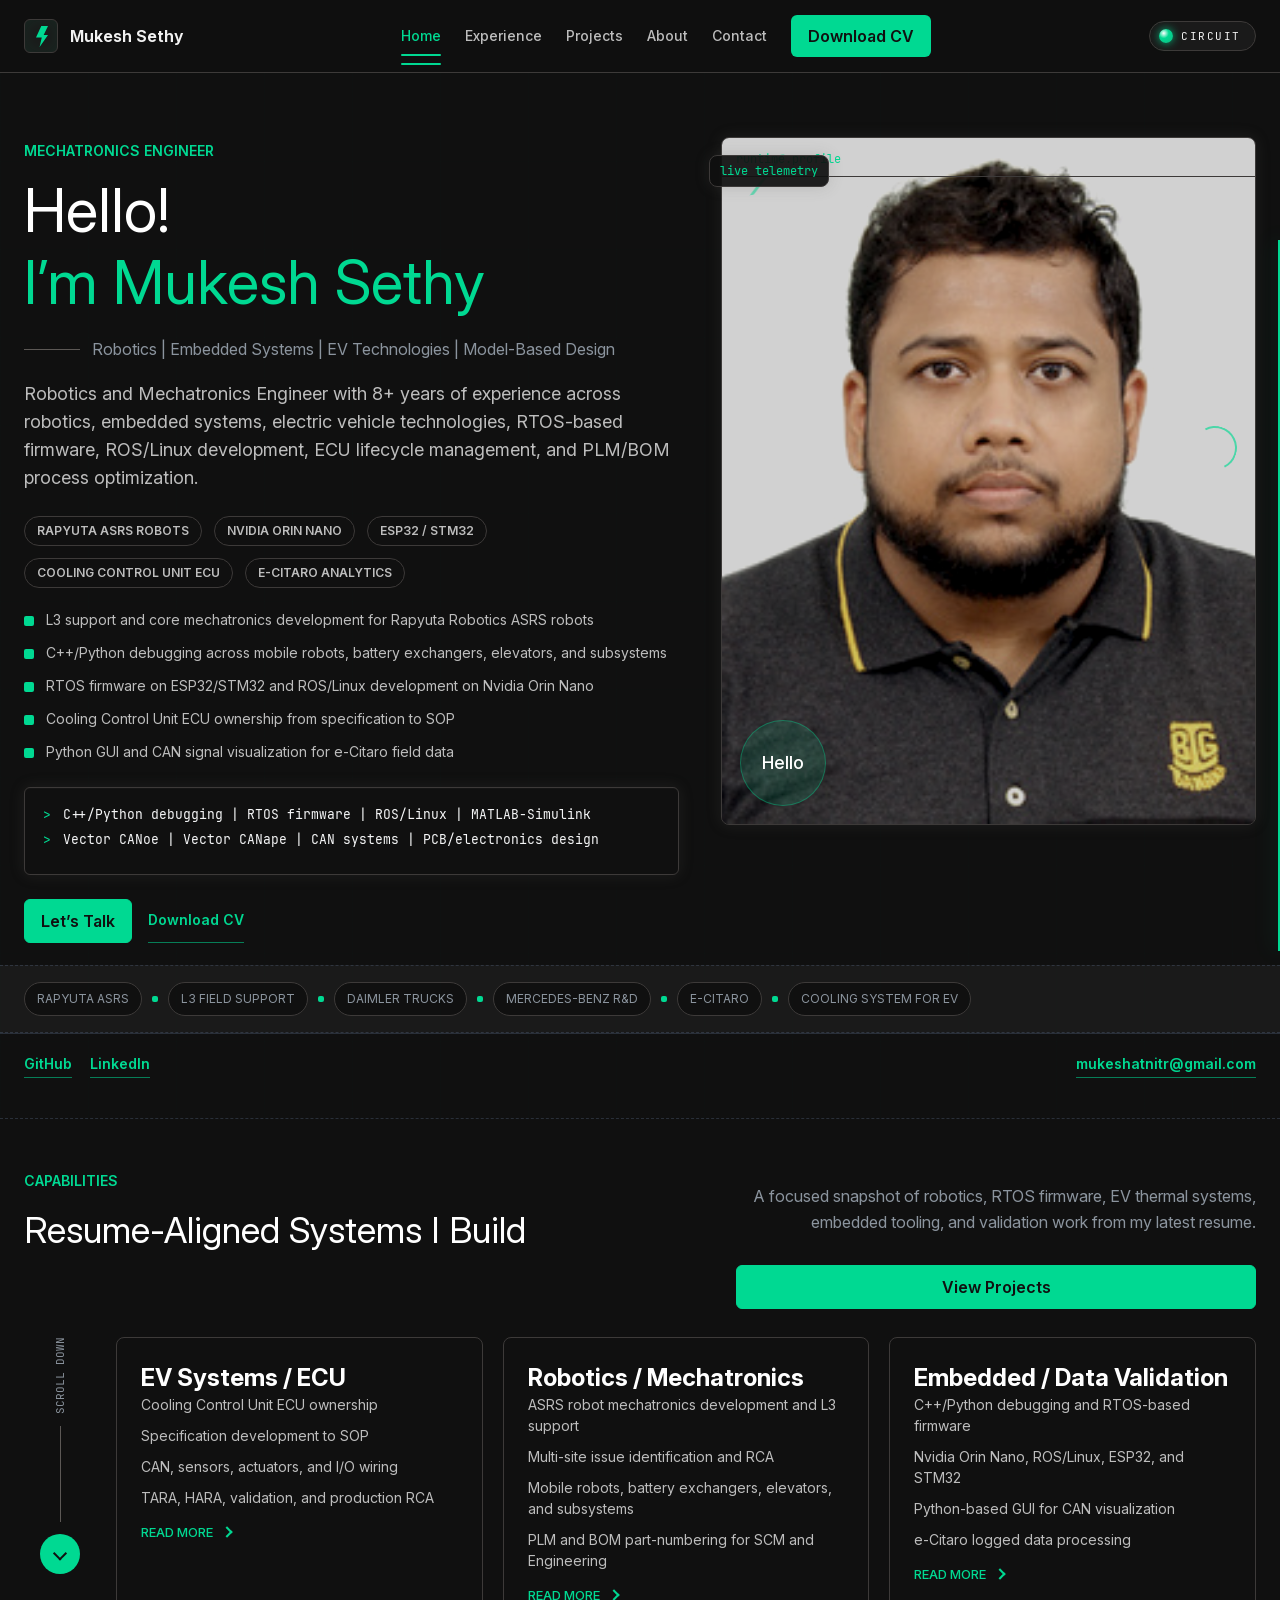
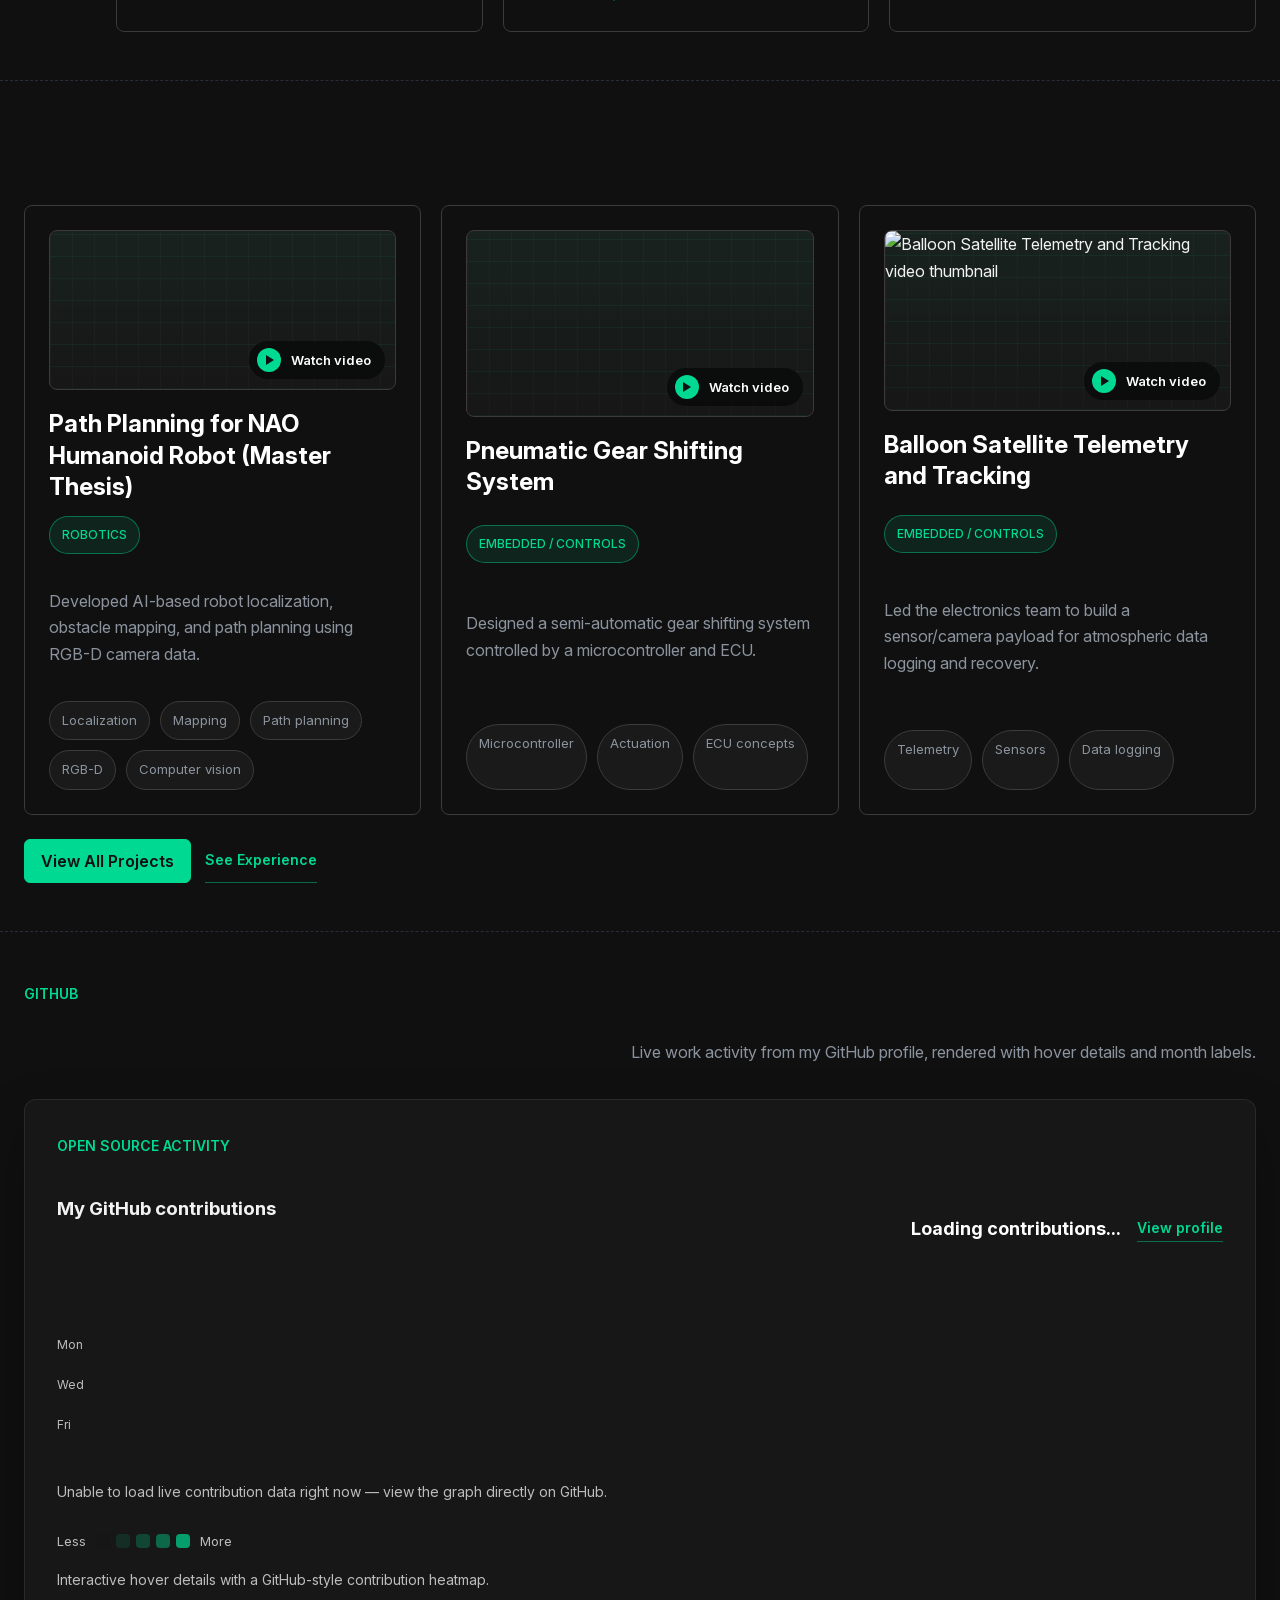
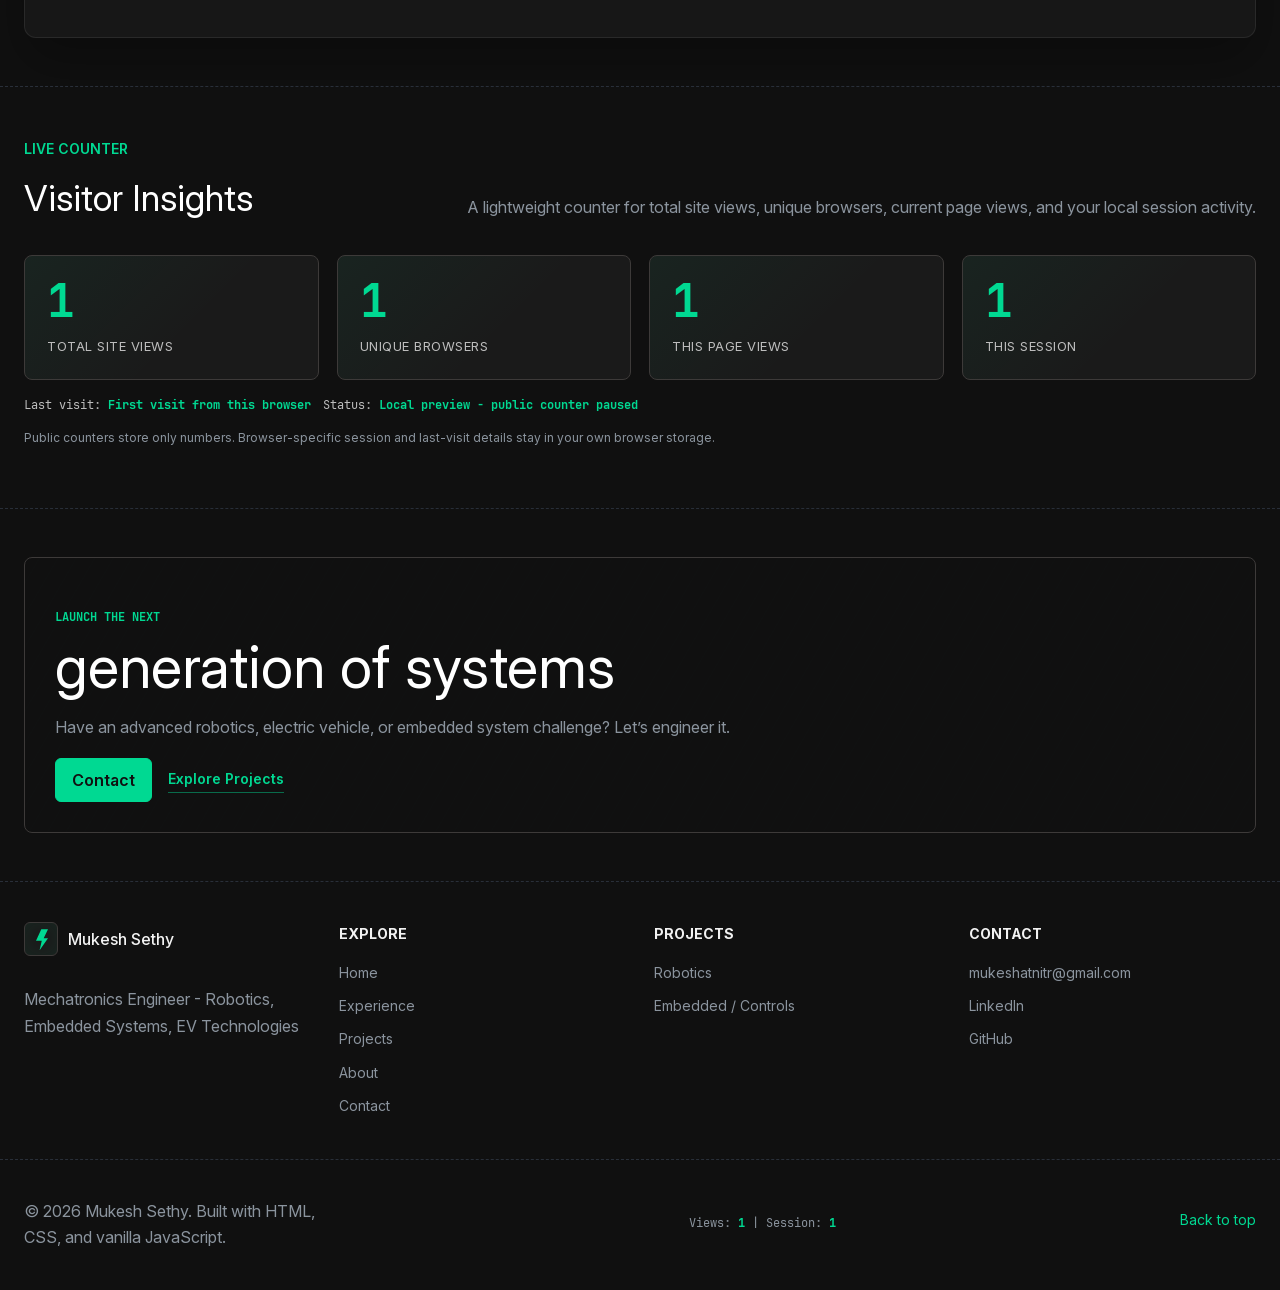
==== commit ff59f335: "Default theme to Holo on Mon-Wed, Circuit the rest of the week The manual toggle still overrides: an" ====
--- a/index.html
+++ b/index.html
@@ -22,9 +22,14 @@
     <link rel="preload" href="assets/fonts/JetBrainsMono-Regular.woff2" as="font" type="font/woff2" crossorigin />
     <script>
       (function () {
-        var t = "holo";
+        function dayDefault() {
+          var d = new Date().getDay();
+          return d === 1 || d === 2 || d === 3 ? "holo" : "circuit";
+        }
+        var t = dayDefault();
         try {
-          if (localStorage.getItem("site-theme") === "circuit") t = "circuit";
+          var stored = localStorage.getItem("site-theme");
+          if (stored === "holo" || stored === "circuit") t = stored;
         } catch (e) {}
         document.documentElement.setAttribute("data-theme", t);
       })();
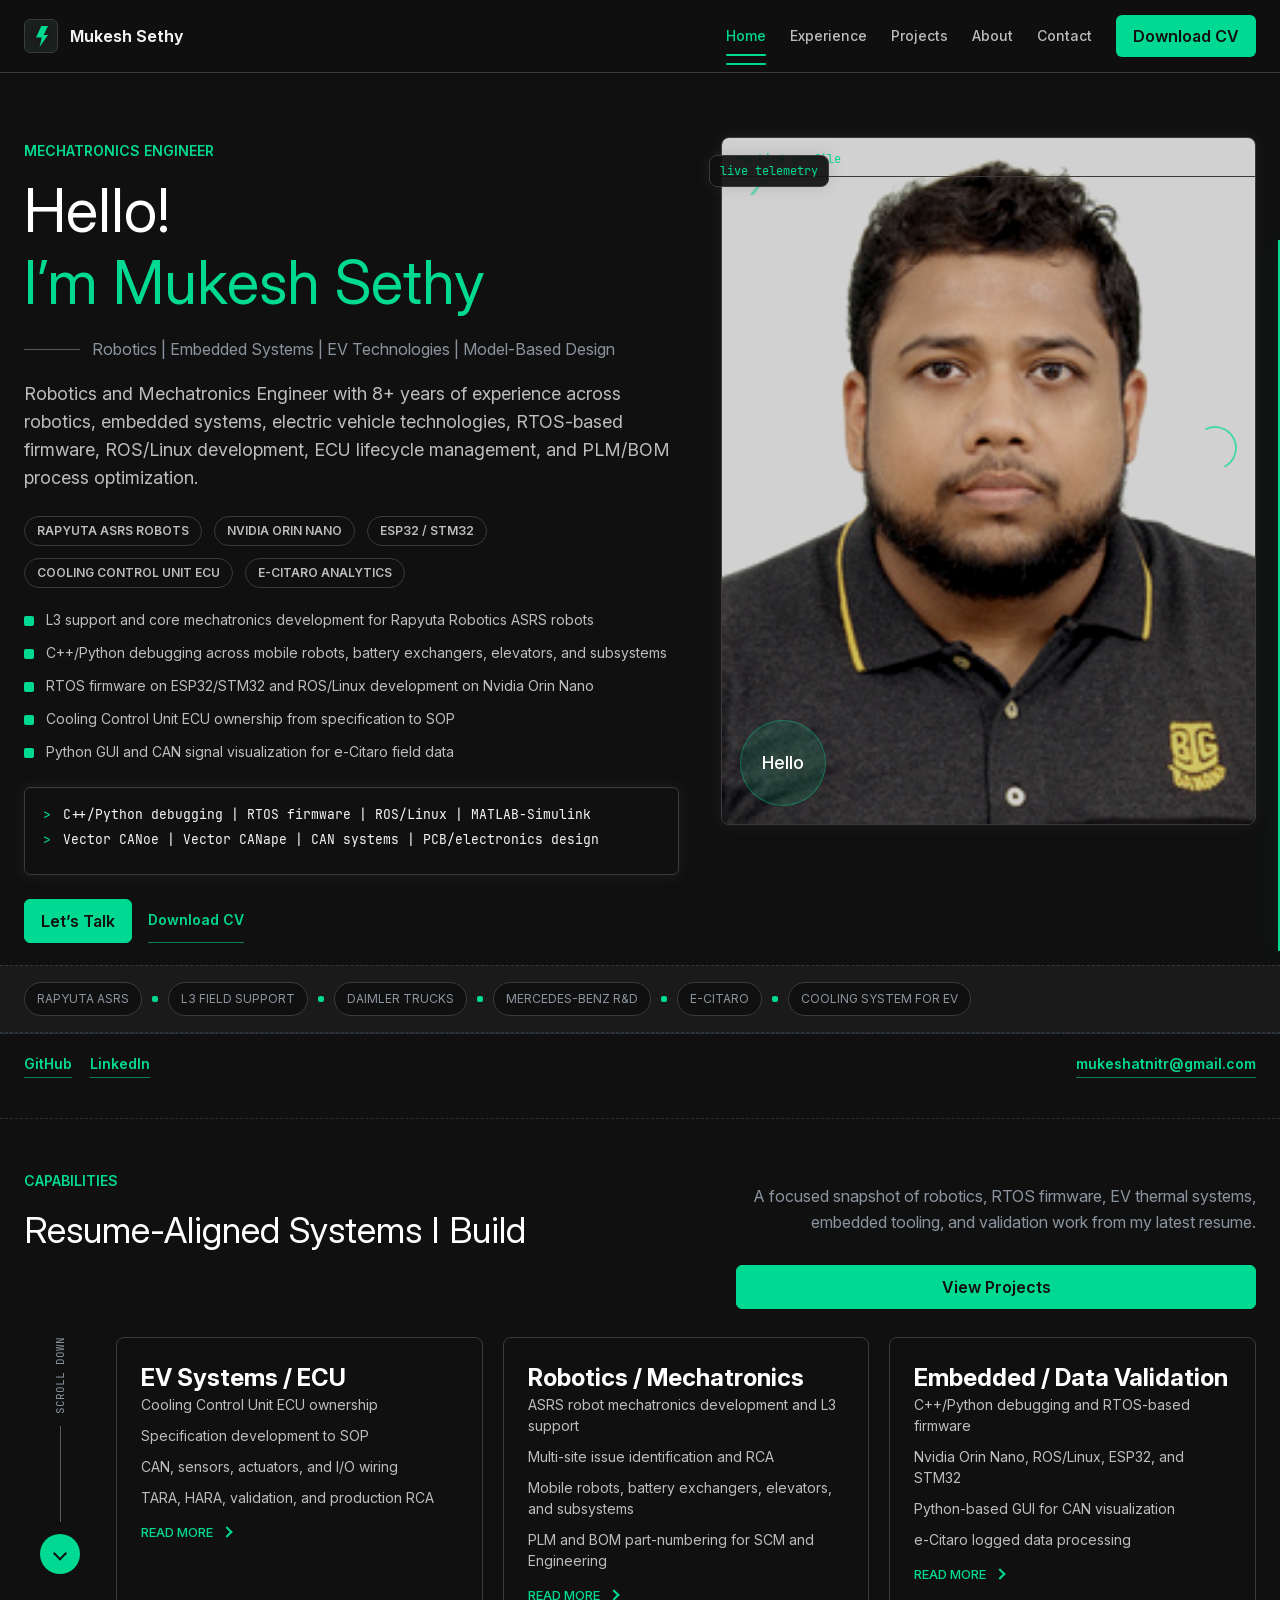
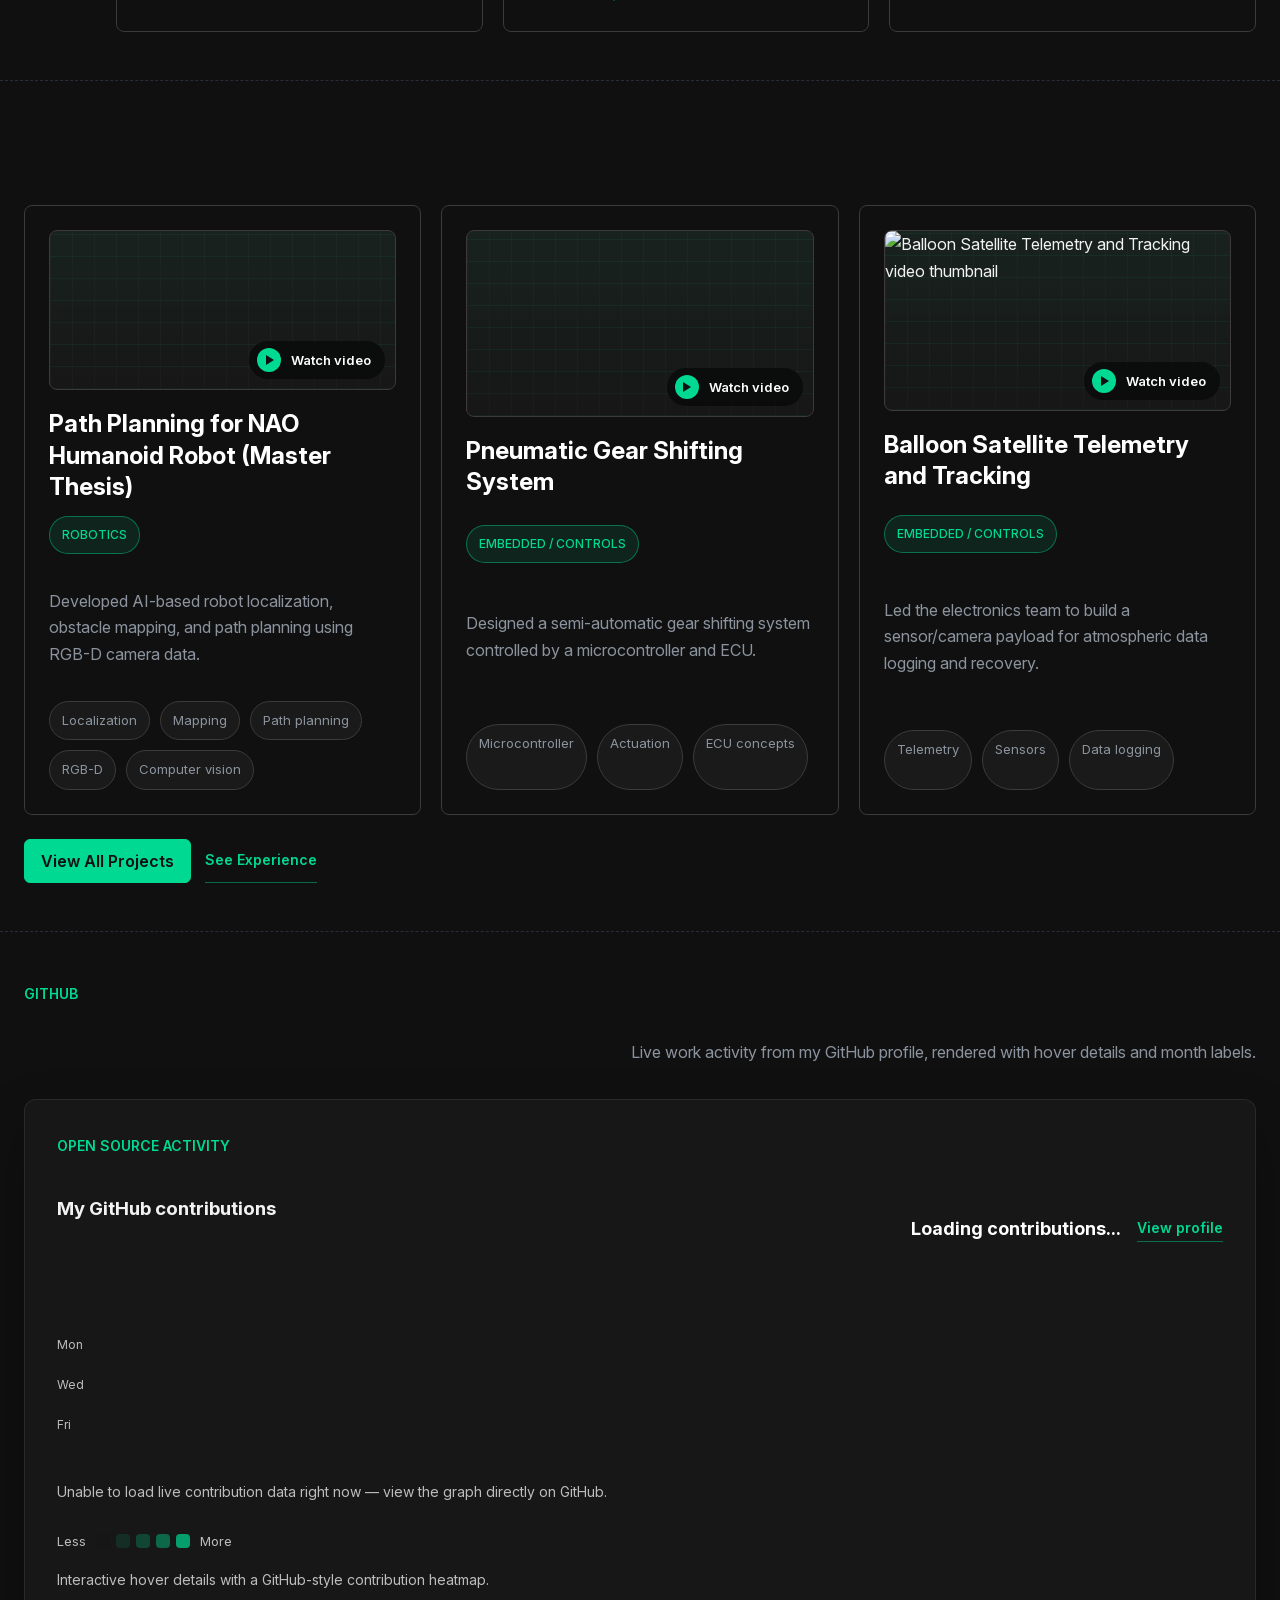
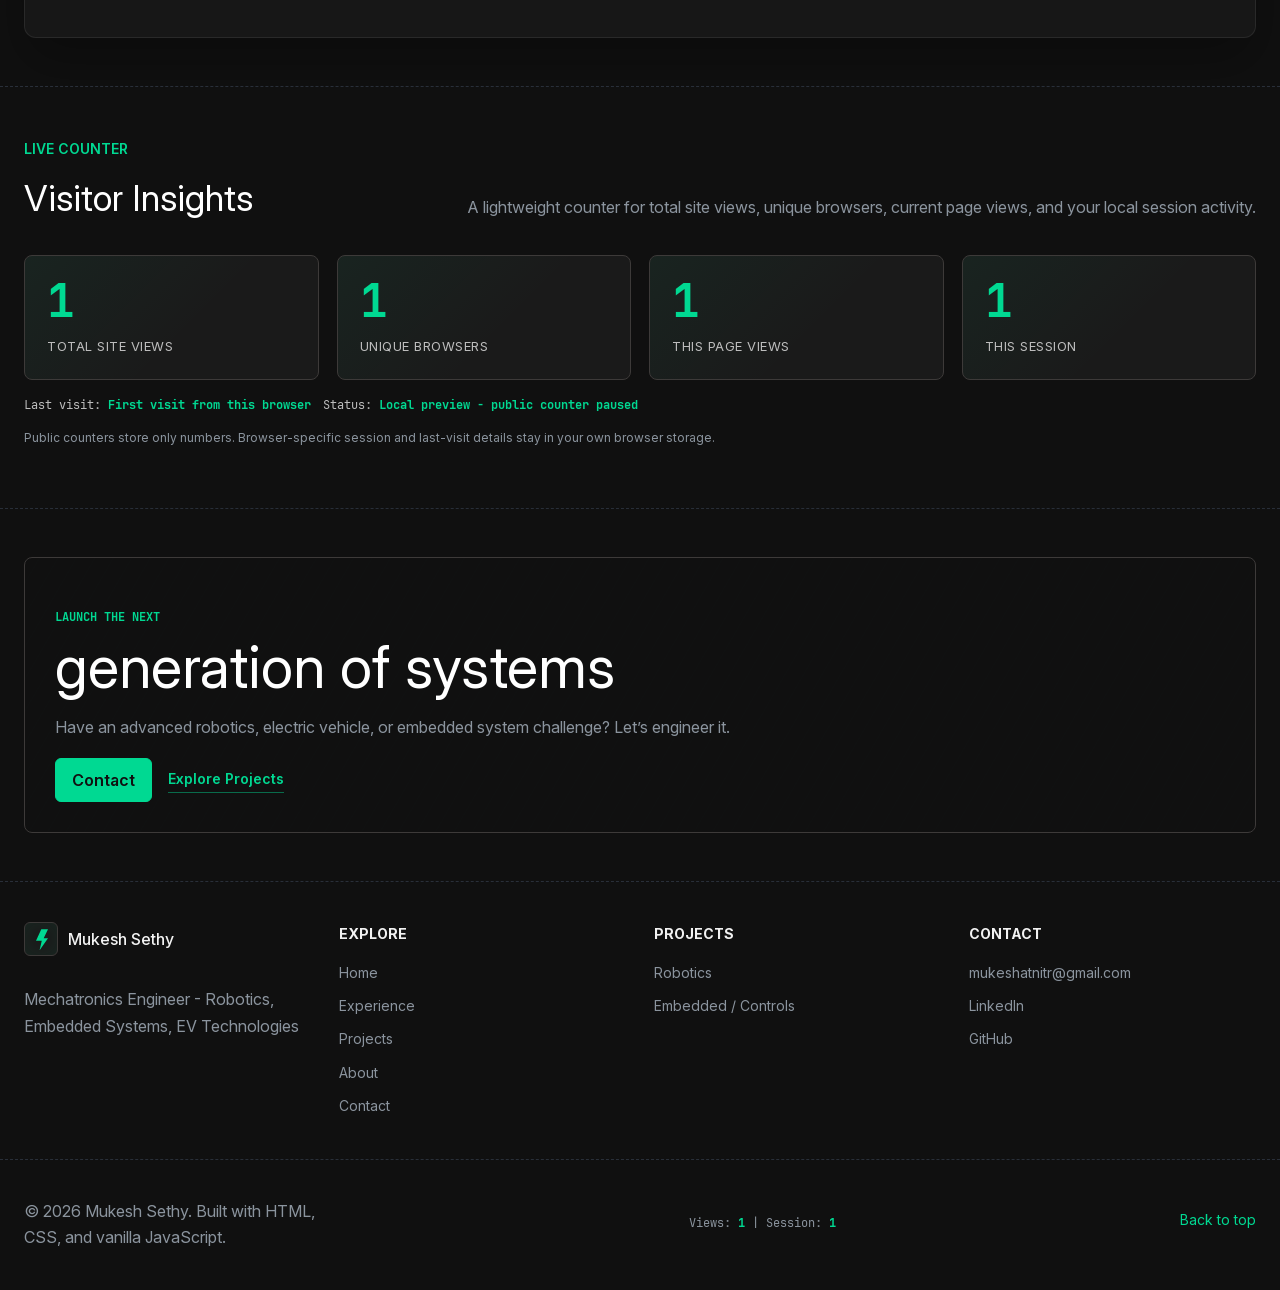
==== commit e3ea8381: "Remove the manual theme toggle, keep only the day-based default Drops the header toggle button and i" ====
--- a/index.html
+++ b/index.html
@@ -35,7 +35,7 @@
       })();
     </script>
     <link rel="stylesheet" href="fonts.css" />
-    <link rel="stylesheet" href="style.css?v=holo-theme-20260707" />
+    <link rel="stylesheet" href="style.css?v=day-theme-only-20260708" />
   </head>
   <body data-page="home">
     <div id="top" aria-hidden="true"></div>
@@ -70,11 +70,6 @@
               <a class="header-cta" href="resume.pdf" download>Download CV</a>
               <span class="nav-indicator" id="nav-indicator" aria-hidden="true"></span>
             </nav>
-
-            <button class="theme-toggle" type="button" aria-pressed="true" aria-label="Switch theme">
-              <span class="theme-toggle-orb" aria-hidden="true"></span>
-              <span class="theme-toggle-label">Holo</span>
-            </button>
 
             <button
               class="nav-toggle"
@@ -573,6 +568,6 @@
 
     <div class="toast" id="toast" role="status" aria-live="polite" aria-atomic="true"></div>
 
-    <script src="script.js?v=holo-theme-20260707"></script>
+    <script src="script.js?v=day-theme-only-20260708"></script>
   </body>
 </html>
--- a/style.css
+++ b/style.css
@@ -2652,42 +2652,6 @@
 }
 
 /* ============================================================
-   Theme toggle control (both themes)
-   ============================================================ */
-
-.theme-toggle {
-  display: inline-flex;
-  align-items: center;
-  gap: 8px;
-  padding: 7px 14px 7px 9px;
-  border-radius: var(--radius-pill);
-  border: 1px solid var(--hairline);
-  background: var(--canvas-soft);
-  color: var(--ink);
-  font-family: var(--mono);
-  font-size: 11px;
-  letter-spacing: 0.14em;
-  text-transform: uppercase;
-  cursor: pointer;
-  transition: border-color 180ms var(--ease), box-shadow 180ms var(--ease), background 180ms var(--ease);
-}
-
-.theme-toggle:hover,
-.theme-toggle:focus-visible {
-  border-color: rgba(var(--brand-rgb), 0.55);
-  box-shadow: 0 0 14px rgba(var(--brand-rgb), 0.25);
-}
-
-.theme-toggle-orb {
-  width: 14px;
-  height: 14px;
-  border-radius: 50%;
-  background: radial-gradient(circle at 34% 30%, #ffffff 0%, var(--brand) 38%, var(--brand-deep) 100%);
-  box-shadow: 0 0 8px rgba(var(--brand-rgb), 0.8);
-  transition: box-shadow 180ms var(--ease);
-}
-
-/* ============================================================
    Theme: HOLO - holographic HUD. Void-indigo canvas, electric
    cyan + magenta accents, glass panels, aurora + scanlines.
    ============================================================ */
@@ -2908,12 +2872,6 @@
   box-shadow: 0 0 16px rgba(255, 43, 214, 0.6);
 }
 
-/* Toggle orb goes magenta-cyan in holo. */
-html[data-theme="holo"] .theme-toggle-orb {
-  background: radial-gradient(circle at 34% 30%, #ffffff 0%, #00e5ff 42%, #ff2bd6 100%);
-  box-shadow: 0 0 10px rgba(0, 229, 255, 0.8), 0 0 18px rgba(255, 43, 214, 0.4);
-}
-
 /* Calm everything down for reduced motion. */
 @media (prefers-reduced-motion: reduce) {
   html[data-theme="holo"] .brand-mark {
@@ -2926,13 +2884,3 @@
     opacity: 0;
   }
 }
-
-@media (max-width: 480px) {
-  .theme-toggle {
-    padding: 8px;
-  }
-
-  .theme-toggle-label {
-    display: none;
-  }
-}
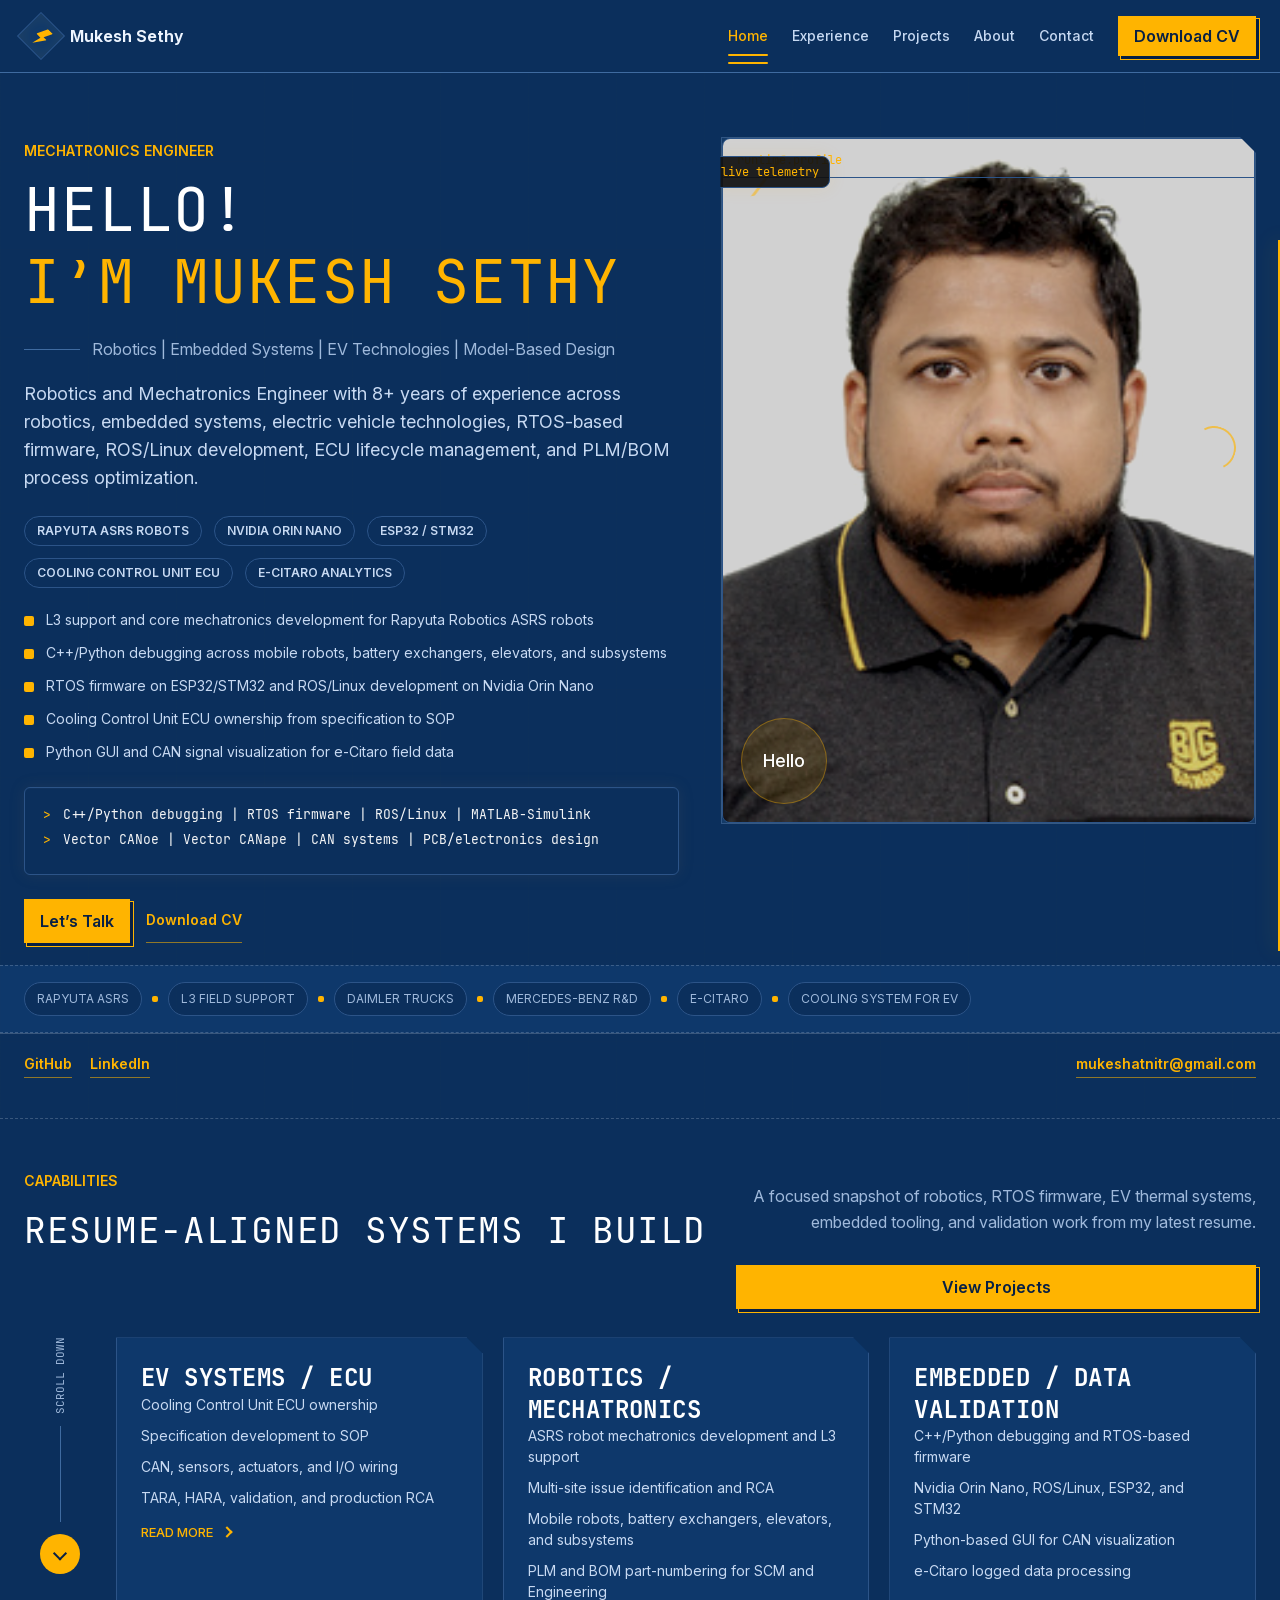
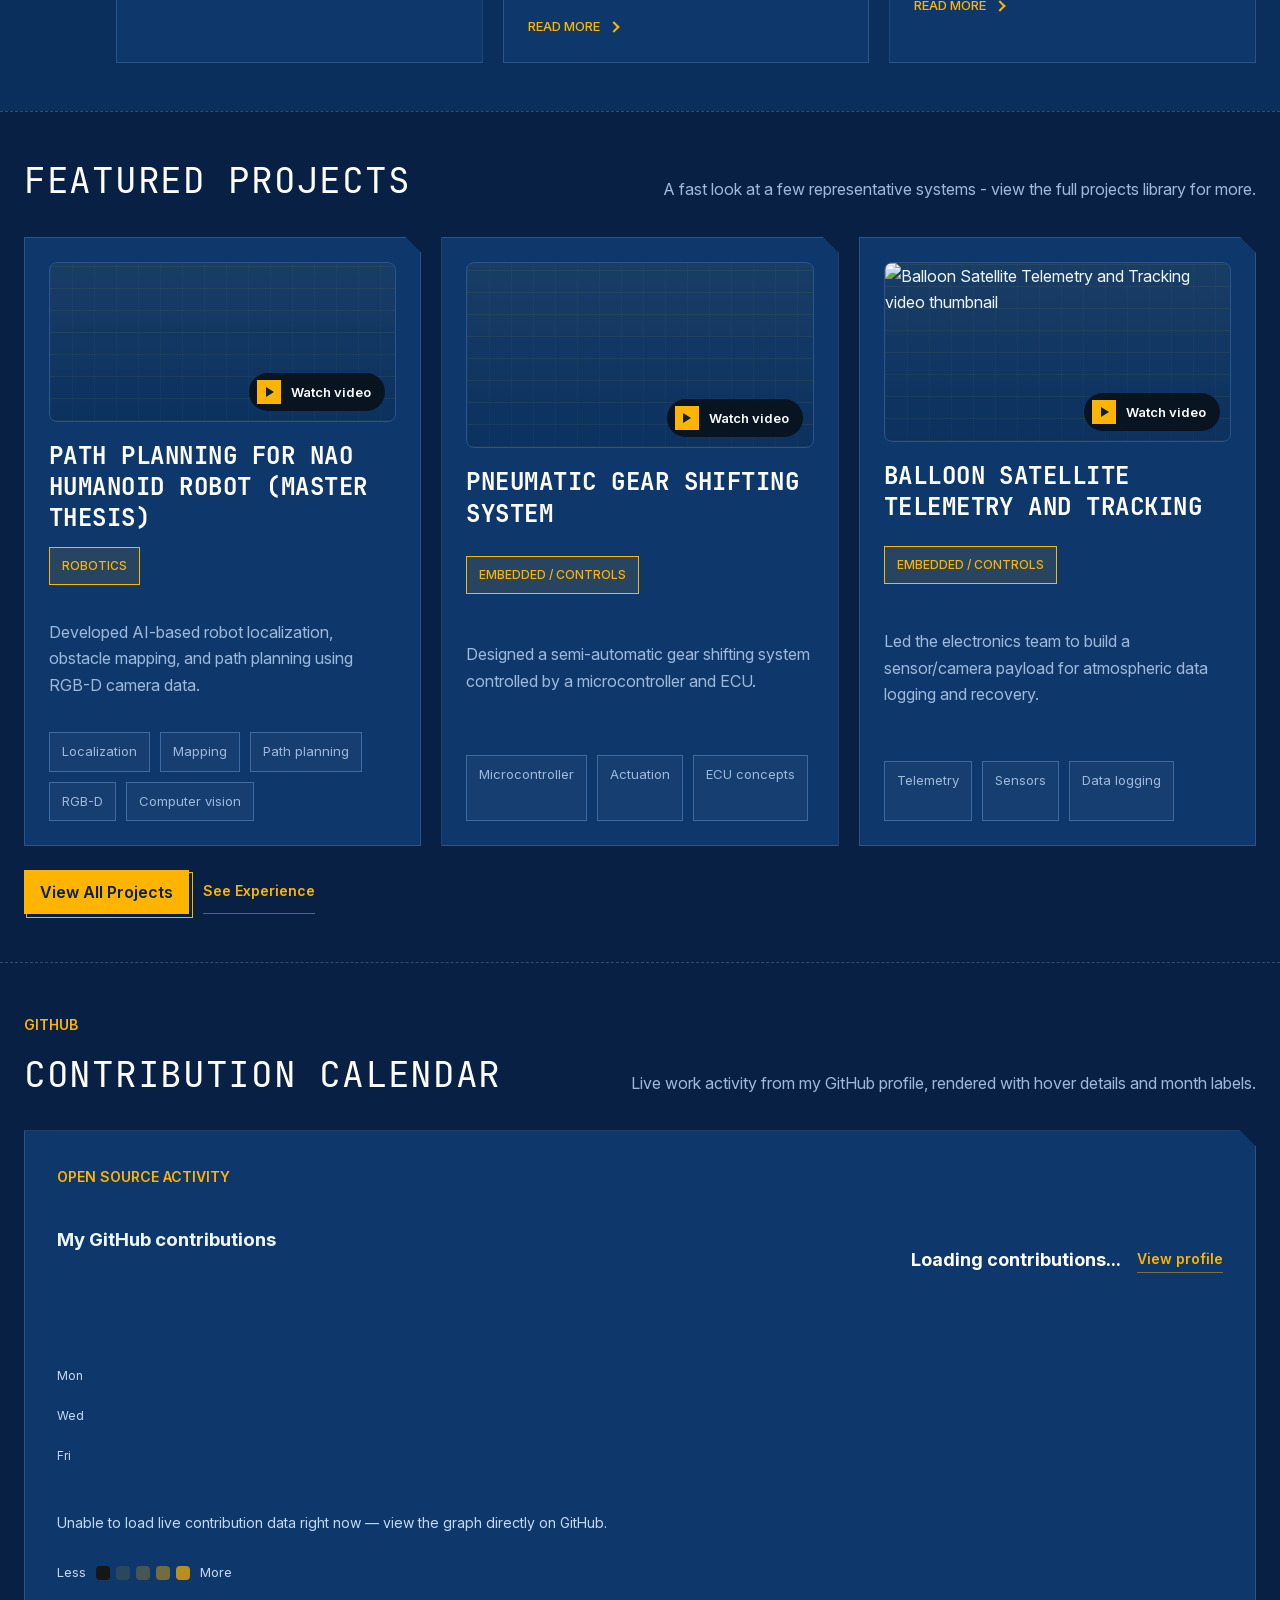
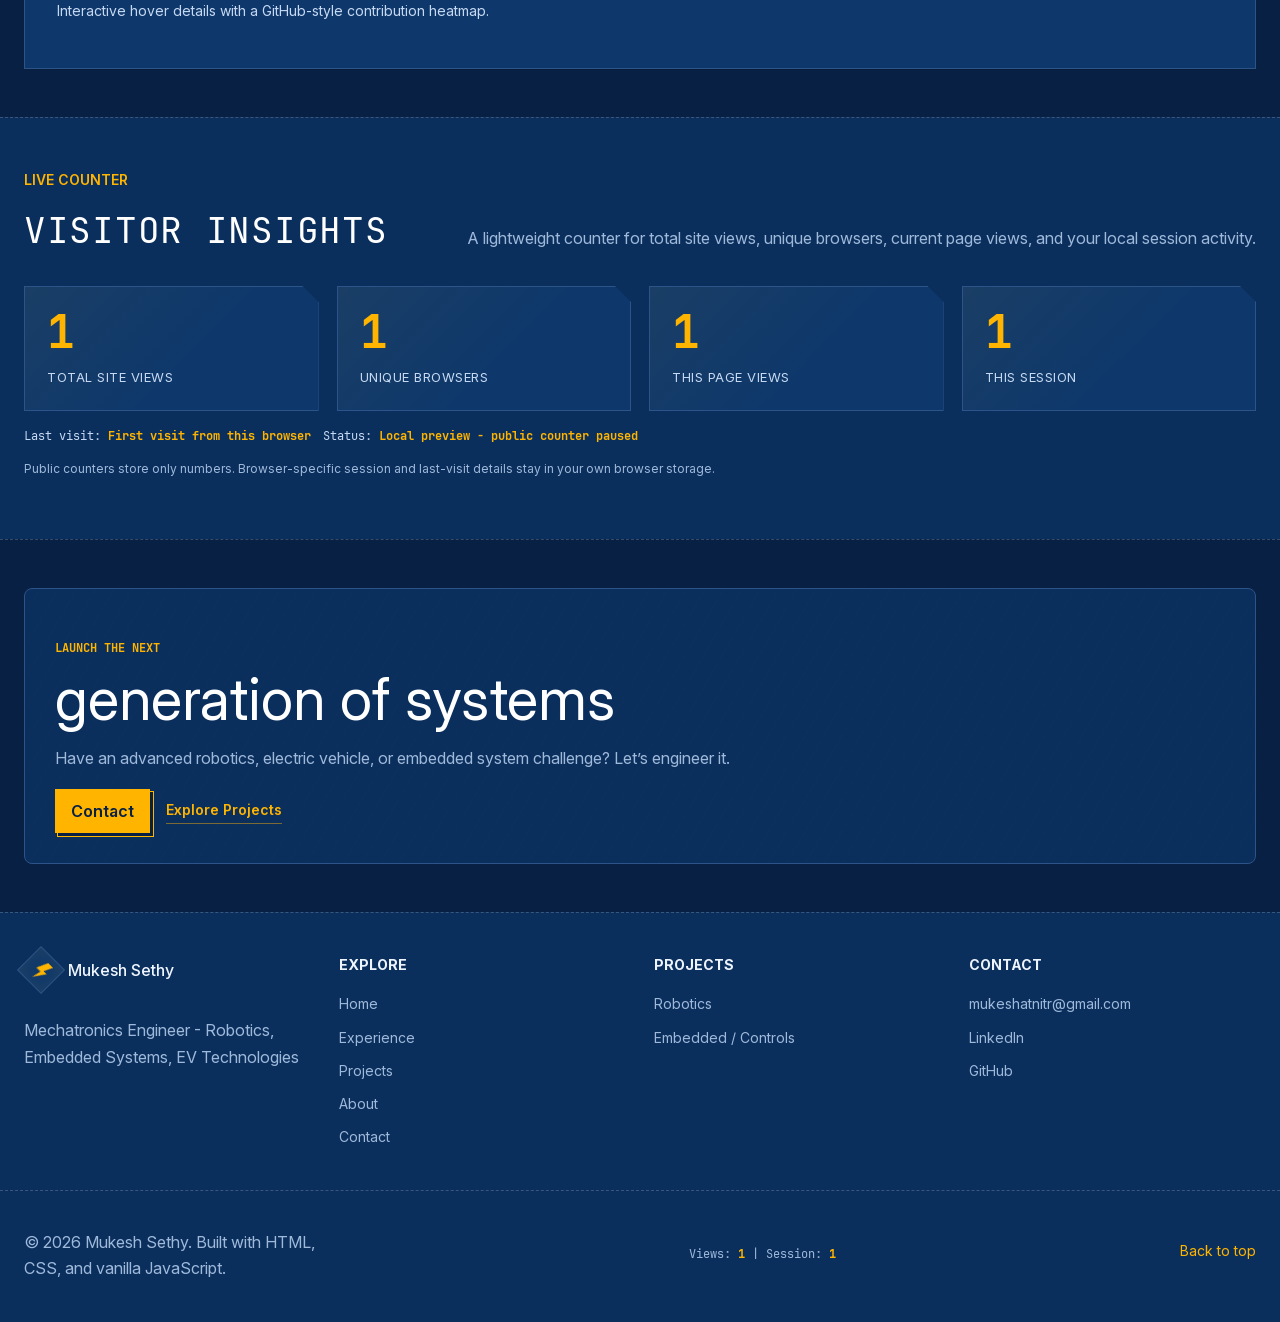
==== commit 964e2e93: "Add Blueprint theme for Sundays Cyanotype drafting-sheet look: deep engineering blue ground, pale in" ====
--- a/index.html
+++ b/index.html
@@ -22,20 +22,16 @@
     <link rel="preload" href="assets/fonts/JetBrainsMono-Regular.woff2" as="font" type="font/woff2" crossorigin />
     <script>
       (function () {
-        function dayDefault() {
-          var d = new Date().getDay();
-          return d === 1 || d === 2 || d === 3 ? "holo" : "circuit";
-        }
-        var t = dayDefault();
+        var d = new Date().getDay();
+        var t = d === 0 ? "blueprint" : d === 1 || d === 3 || d === 5 ? "holo" : "circuit";
         try {
-          var stored = localStorage.getItem("site-theme");
-          if (stored === "holo" || stored === "circuit") t = stored;
+          localStorage.removeItem("site-theme");
         } catch (e) {}
         document.documentElement.setAttribute("data-theme", t);
       })();
     </script>
     <link rel="stylesheet" href="fonts.css" />
-    <link rel="stylesheet" href="style.css?v=day-theme-only-20260708" />
+    <link rel="stylesheet" href="style.css?v=blueprint-sunday-20260711" />
   </head>
   <body data-page="home">
     <div id="top" aria-hidden="true"></div>
@@ -568,6 +564,6 @@
 
     <div class="toast" id="toast" role="status" aria-live="polite" aria-atomic="true"></div>
 
-    <script src="script.js?v=day-theme-only-20260708"></script>
+    <script src="script.js?v=blueprint-sunday-20260711"></script>
   </body>
 </html>
--- a/style.css
+++ b/style.css
@@ -2884,3 +2884,178 @@
     opacity: 0;
   }
 }
+
+/* ============================================================
+   Theme: BLUEPRINT - Sunday only. Cyanotype drafting sheet:
+   deep engineering blue, pale ink linework, a single amber
+   accent, mono-set headings styled like stenciled title-block
+   lettering. Deliberately calm - no glow, no motion.
+   ============================================================ */
+
+html[data-theme="blueprint"] {
+  --brand: #ffb400;
+  --brand-rgb: 255, 180, 0;
+  --brand-soft: #ffcb52;
+  --brand-deep: #cc8f00;
+  --accent-2: #eef5ff;
+  --accent-2-rgb: 238, 245, 255;
+  --on-brand: #082044;
+  --canvas: #0b2f5c;
+  --canvas-soft: #0e386b;
+  --surface: #0b2f5c;
+  --bg: #082044;
+  --canvas-night: #0b2f5c;
+  --canvas-night-soft: #0e386b;
+  --hairline: #2c5488;
+  --hairline-cool: rgba(238, 245, 255, 0.2);
+  --hairline-strong: #3f6ba0;
+  --ink: #eef5ff;
+  --ink-strong: #ffffff;
+  --body: #c7d9f2;
+  --mute: #9fb9db;
+  --mute-2: #9fb9db;
+  --ink-faint: #6f8db3;
+  --shadow: 0 20px 60px rgba(3, 13, 26, 0.7), inset 0 0 0 1px rgba(238, 245, 255, 0.06);
+  --shadow-soft: 0 0 18px rgba(255, 180, 0, 0.1);
+}
+
+/* Drafting-paper grid across the whole page. */
+html[data-theme="blueprint"] body {
+  background: var(--bg);
+  background-attachment: fixed;
+}
+
+html[data-theme="blueprint"] body::before {
+  background: repeating-linear-gradient(
+      0deg,
+      rgba(238, 245, 255, 0.05) 0,
+      rgba(238, 245, 255, 0.05) 1px,
+      transparent 1px,
+      transparent 32px
+    ),
+    repeating-linear-gradient(
+      90deg,
+      rgba(238, 245, 255, 0.05) 0,
+      rgba(238, 245, 255, 0.05) 1px,
+      transparent 1px,
+      transparent 32px
+    );
+  opacity: 0.6;
+}
+
+html[data-theme="blueprint"] body::after {
+  content: none;
+}
+
+/* Flat title-block header, no blur. */
+html[data-theme="blueprint"] .site-header {
+  background: var(--canvas);
+  border-bottom: 1px solid var(--hairline-strong);
+}
+
+/* Headings set like stenciled drafting-sheet lettering. */
+html[data-theme="blueprint"] .page-title,
+html[data-theme="blueprint"] .section-title,
+html[data-theme="blueprint"] .hero-title,
+html[data-theme="blueprint"] .card-title,
+html[data-theme="blueprint"] .modal-title {
+  font-family: var(--mono);
+  text-transform: uppercase;
+  letter-spacing: 0.02em;
+  text-shadow: none;
+}
+
+html[data-theme="blueprint"] .eyebrow {
+  color: var(--brand);
+  text-shadow: none;
+}
+
+/* Flat drafting panels: sharp corners, hairline border, one clipped corner. */
+html[data-theme="blueprint"] .project-card,
+html[data-theme="blueprint"] .timeline-card,
+html[data-theme="blueprint"] .offering-card,
+html[data-theme="blueprint"] .visitor-card,
+html[data-theme="blueprint"] .contributions-panel,
+html[data-theme="blueprint"] .resume-card,
+html[data-theme="blueprint"] .hero-panel {
+  background: var(--canvas-soft);
+  border: 1px solid var(--hairline);
+  border-radius: 0;
+  clip-path: polygon(0 0, calc(100% - 16px) 0, 100% 16px, 100% 100%, 0 100%);
+  transition: border-color 160ms var(--ease), transform 160ms var(--ease);
+}
+
+html[data-theme="blueprint"] .project-card:hover,
+html[data-theme="blueprint"] .timeline-card:hover,
+html[data-theme="blueprint"] .offering-card:hover {
+  border-color: var(--brand);
+  box-shadow: none;
+  transform: translateY(-2px);
+}
+
+/* Stamped CTAs: sharp corners, offset "plotted" shadow. */
+html[data-theme="blueprint"] .header-cta,
+html[data-theme="blueprint"] .btn-black,
+html[data-theme="blueprint"] .send-button {
+  background: var(--brand);
+  color: var(--on-brand);
+  border: 0;
+  border-radius: 0;
+  box-shadow: 3px 3px 0 var(--bg), 3px 3px 0 1px var(--brand);
+}
+
+html[data-theme="blueprint"] .header-cta:hover,
+html[data-theme="blueprint"] .btn-black:hover,
+html[data-theme="blueprint"] .send-button:hover {
+  transform: translate(-1px, -1px);
+  box-shadow: 4px 4px 0 var(--bg), 4px 4px 0 1px var(--brand);
+}
+
+/* Pills, chips, filters: sharp and flat. */
+html[data-theme="blueprint"] .pill {
+  border-radius: 0;
+  border-color: var(--brand);
+}
+
+html[data-theme="blueprint"] .chips li {
+  border-radius: 0;
+  border-color: var(--hairline-strong);
+  background: rgba(238, 245, 255, 0.03);
+}
+
+html[data-theme="blueprint"] .filter-button.is-active {
+  border-radius: 0;
+  background: var(--brand);
+  color: var(--on-brand);
+}
+
+/* Brand mark: a still drafting-compass square, no pulse. */
+html[data-theme="blueprint"] .brand-mark {
+  border-radius: 0;
+  transform: rotate(45deg);
+}
+
+/* Timeline + calendar accents. */
+html[data-theme="blueprint"] .timeline-dot {
+  border-radius: 0;
+  transform: rotate(45deg);
+}
+
+html[data-theme="blueprint"] .calendar-day.level-0 {
+  background: var(--canvas);
+}
+
+/* Watch-video badge inverts to ink-white on hover instead of glowing. */
+html[data-theme="blueprint"] .video-play-icon {
+  border-radius: 0;
+}
+
+html[data-theme="blueprint"] .video-play:hover .video-play-icon,
+html[data-theme="blueprint"] .video-play:focus-visible .video-play-icon {
+  background: var(--accent-2);
+}
+
+html[data-theme="blueprint"] .video-play:hover .video-play-icon::before,
+html[data-theme="blueprint"] .video-play:focus-visible .video-play-icon::before {
+  border-left-color: var(--on-brand);
+}
